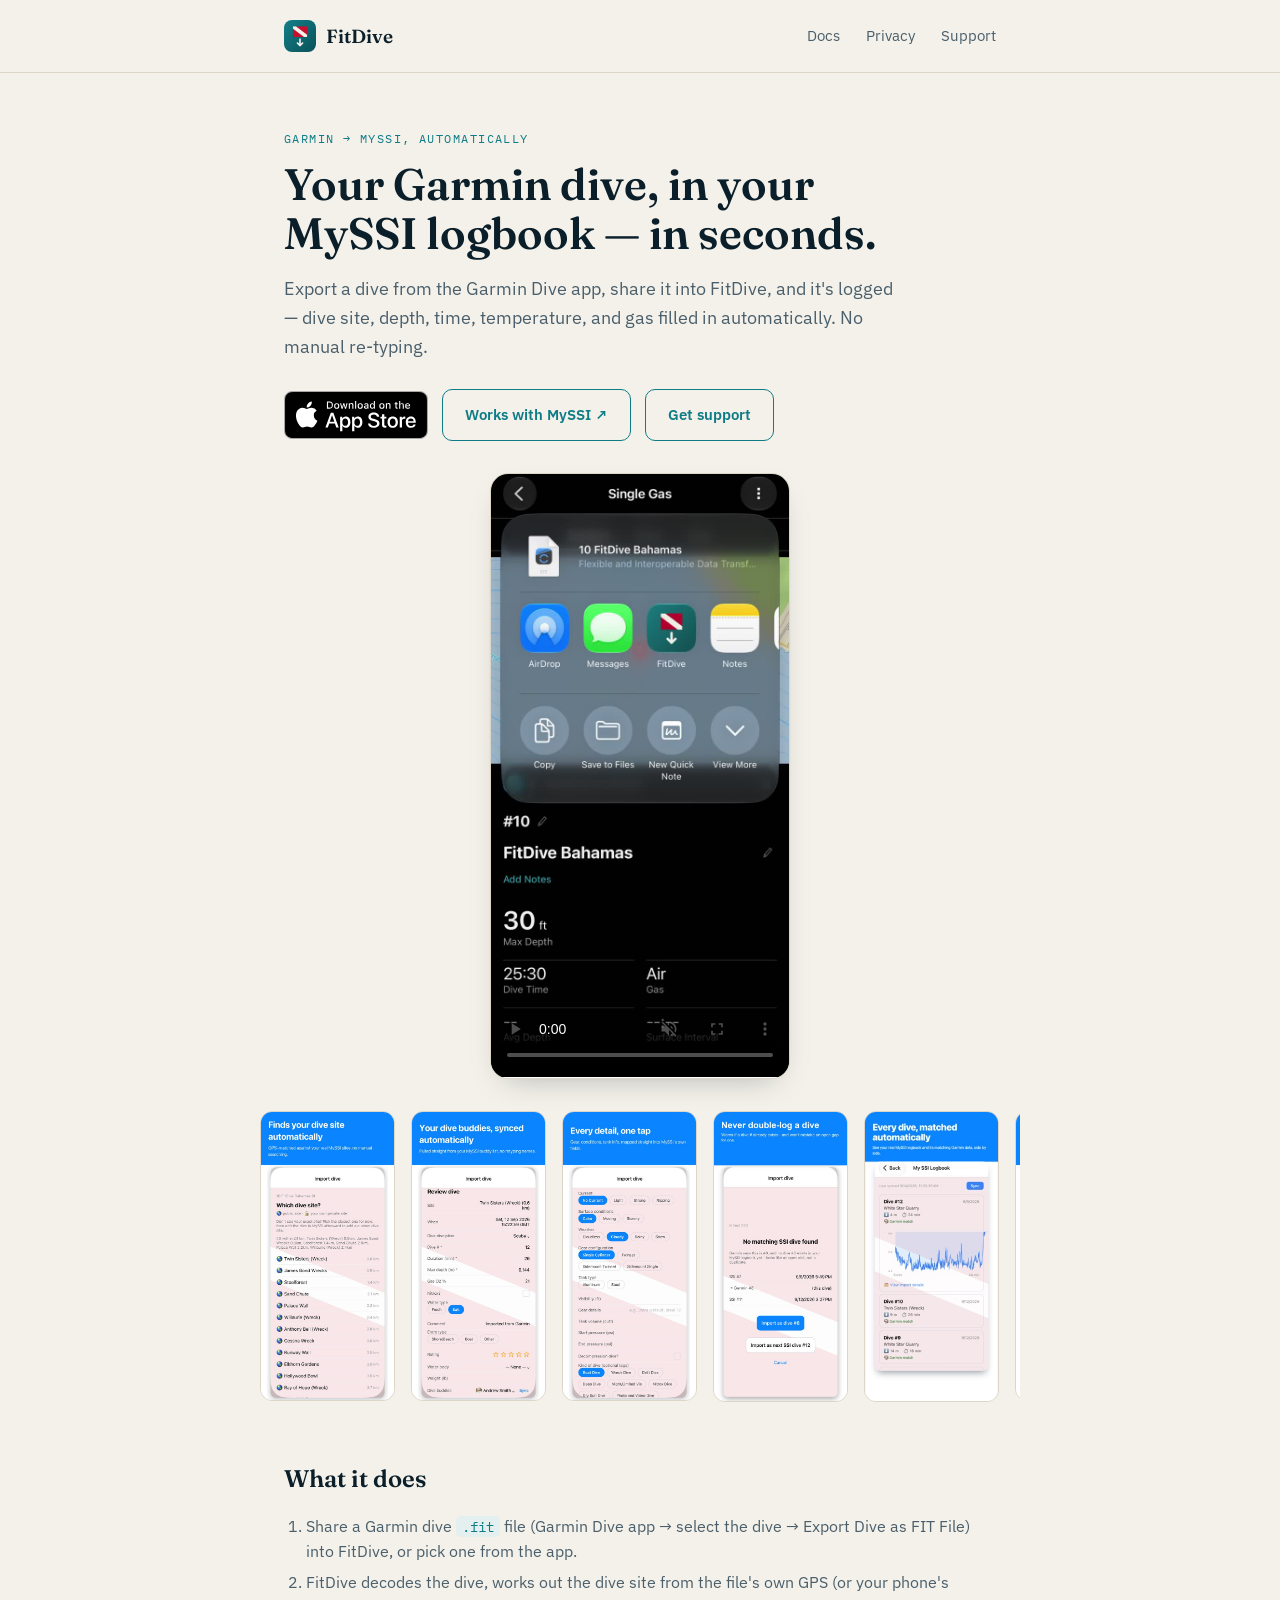
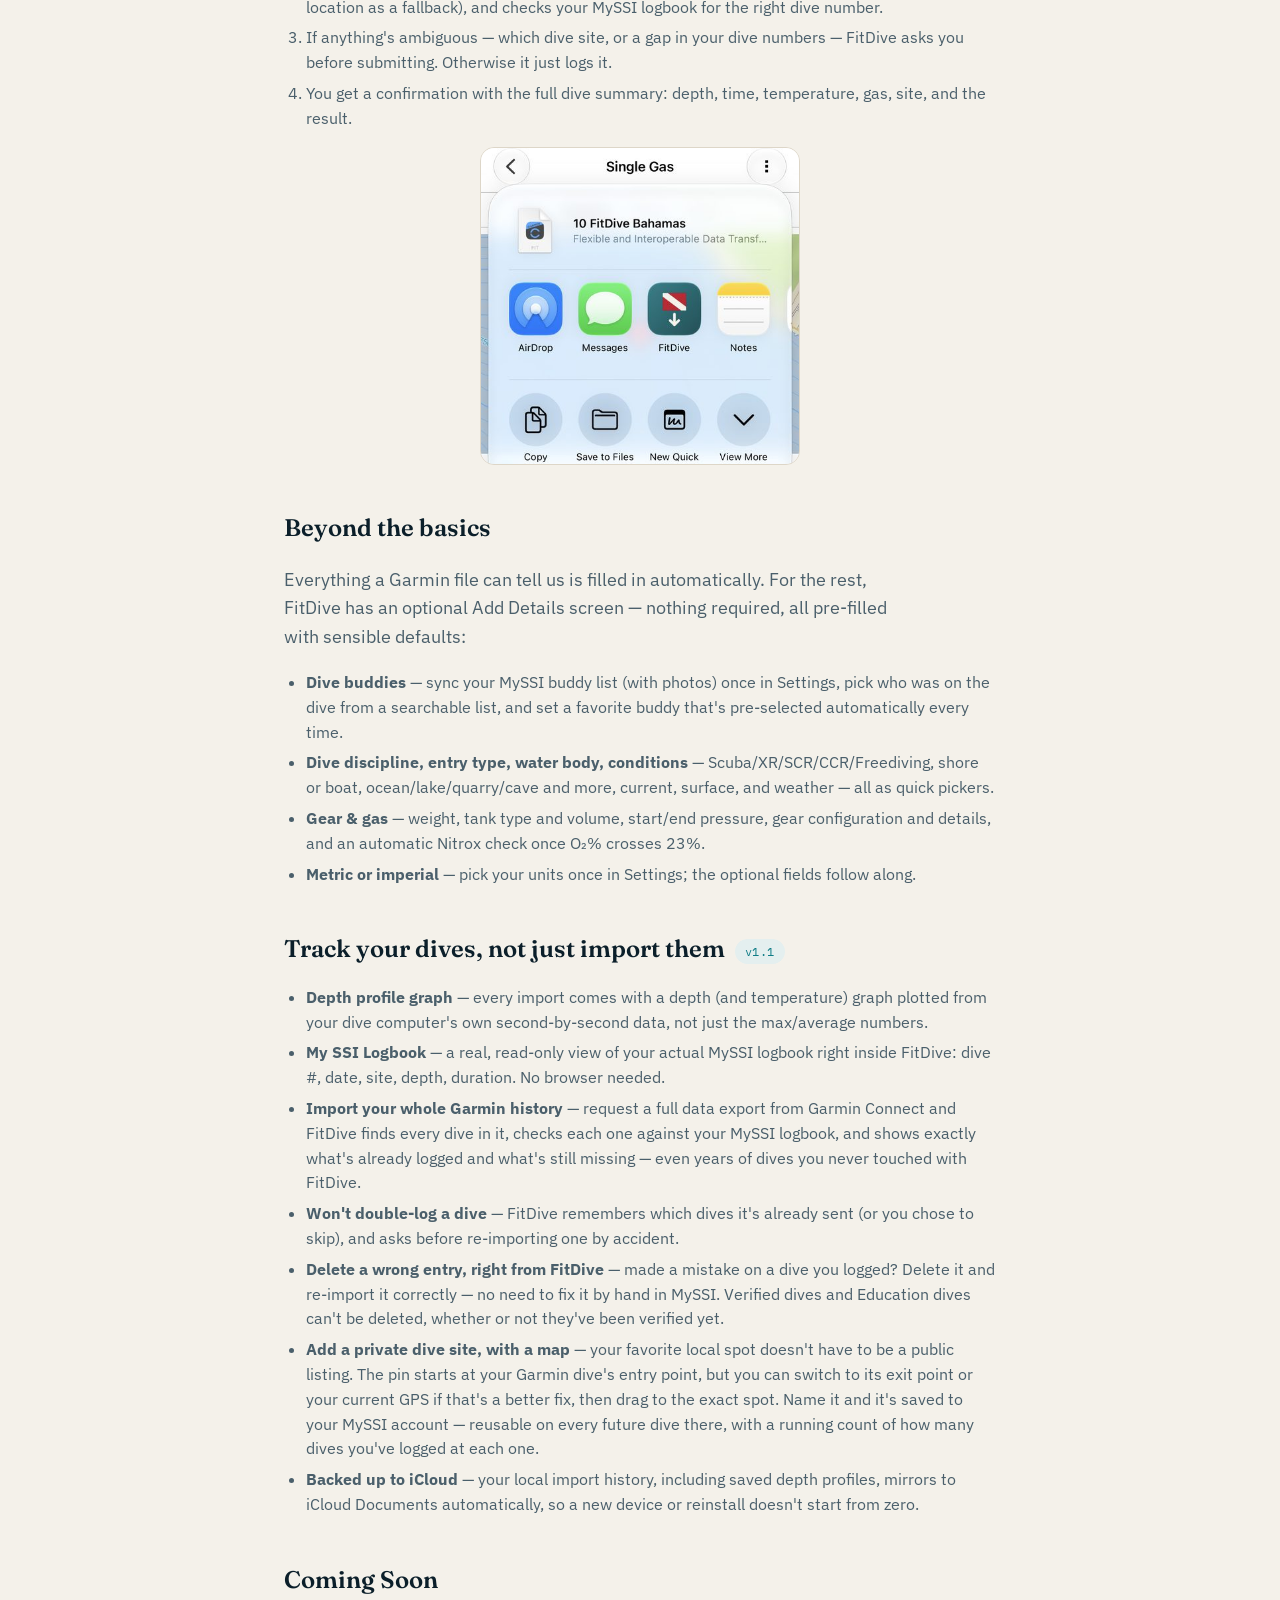
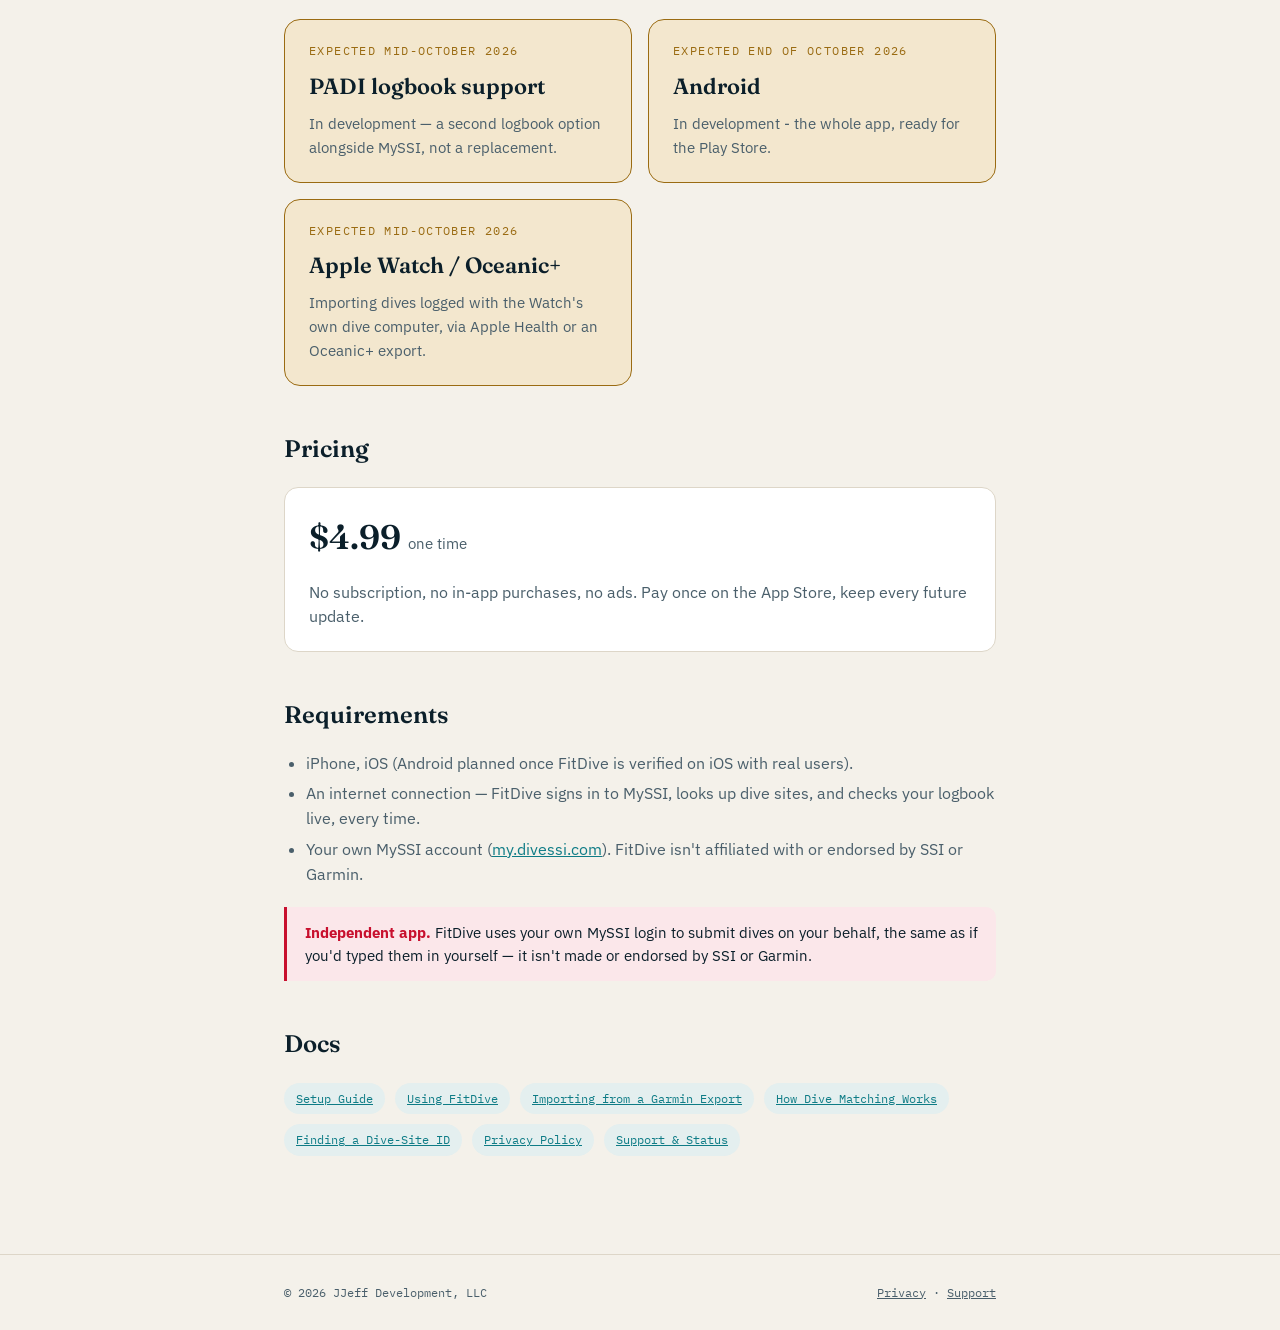
==== index.html @ 735b9df4 "Split site-finding out of dive-matching into its own page dive-matching.html was conflating two diff" ====
<!doctype html>
<html lang="en">
<head>
<meta charset="utf-8">
<meta name="viewport" content="width=device-width, initial-scale=1">
<title>FitDive — Garmin Descent dives to your MySSI logbook</title>
<meta name="description" content="Share a dive from your Garmin Descent dive computer into FitDive and it's in your MySSI logbook in seconds — dive site, depth, time, temperature, and gas filled in automatically. Fix a mistake, add a private dive site, and browse your real MySSI logbook, all without leaving the app.">
<link rel="canonical" href="https://fitdive.app/">
<meta property="og:type" content="website">
<meta property="og:site_name" content="FitDive">
<meta property="og:title" content="FitDive — Garmin dives → MySSI logbook">
<meta property="og:description" content="Share a Garmin dive .fit file into FitDive and it's in your MySSI logbook in seconds. Delete and re-import a mistake, add a private dive site with a map, and browse your real MySSI logbook — all from the app.">
<meta property="og:url" content="https://fitdive.app/">
<meta property="og:image" content="https://fitdive.app/assets/og-image.png">
<meta property="og:image:width" content="1200">
<meta property="og:image:height" content="630">
<meta name="twitter:card" content="summary_large_image">
<meta name="twitter:title" content="FitDive — Garmin dives → MySSI logbook">
<meta name="twitter:description" content="Share a Garmin dive .fit file into FitDive and it's in your MySSI logbook in seconds — plus delete, private dive sites, and your full logbook, all in the app.">
<meta name="twitter:image" content="https://fitdive.app/assets/og-image.png">
<link rel="icon" href="/assets/icon.png">
<link rel="stylesheet" href="https://fonts.googleapis.com/css2?family=Fraunces:opsz,wght@9..144,500;9..144,600&family=IBM+Plex+Sans:wght@400;500;600&family=IBM+Plex+Mono:wght@400;500&display=swap">
<link rel="stylesheet" href="/assets/style.css">
<script type="application/ld+json">
{
  "@context": "https://schema.org",
  "@type": "MobileApplication",
  "name": "FitDive",
  "url": "https://fitdive.app/",
  "operatingSystem": "iOS",
  "applicationCategory": "SportsApplication",
  "description": "FitDive reads a Garmin dive computer's .fit file and logs the dive straight into your MySSI e-logbook — dive site, depth, time, temperature, and gas filled in automatically. Also lets you delete and re-import a mistake, add a private dive site with a map, and browse your real MySSI logbook, all from the app.",
  "offers": {
    "@type": "Offer",
    "price": "4.99",
    "priceCurrency": "USD"
  },
  "publisher": {
    "@type": "Organization",
    "name": "JJeff Development, LLC"
  }
}
</script>
</head>
<body>

<header class="site">
  <div class="wrap">
    <a class="brand" href="/"><img src="/assets/icon.png" alt=""><span>FitDive</span></a>
    <nav class="site">
      <a href="/docs.html">Docs</a>
      <a href="/privacy.html">Privacy</a>
      <a href="/support.html">Support</a>
    </nav>
  </div>
</header>

<main>
  <div class="wrap">
    <p class="eyebrow">Garmin → MySSI, automatically</p>
    <h1>Your Garmin dive, in your MySSI logbook — in seconds.</h1>
    <p class="lede">Export a dive from the Garmin Dive app, share it into FitDive, and it's logged — dive site, depth, time, temperature, and gas filled in automatically. No manual re-typing.</p>

    <div class="cta-row">
      <a class="appstore-badge" href="https://apps.apple.com/app/id6811045891" target="_blank" rel="noopener" aria-label="Download FitDive on the App Store">
        <img src="/assets/appstore-badge-black.svg" alt="" class="badge-light">
        <img src="/assets/appstore-badge-white.svg" alt="" class="badge-dark">
      </a>
      <a class="btn secondary" href="https://www.divessi.com" target="_blank" rel="noopener">Works with MySSI ↗</a>
      <a class="btn secondary" href="/support.html">Get support</a>
    </div>

    <div class="demo-video">
      <div class="demo-video-frame">
        <video src="/assets/demo.mp4" poster="/assets/demo-poster.jpg" controls playsinline muted loop preload="metadata"></video>
      </div>
    </div>

    <div class="shots">
      <button type="button" class="shot" data-full="/assets/screenshots/location.png" aria-label="View larger screenshot">
        <img src="/assets/screenshots/location-web.jpg" alt="FitDive automatically finds your dive site from GPS, matched against your real MySSI sites">
      </button>
      <button type="button" class="shot" data-full="/assets/screenshots/buddy-sync.png" aria-label="View larger screenshot">
        <img src="/assets/screenshots/buddy-sync-web.jpg" alt="Dive buddies synced automatically from your MySSI buddy list, with photos">
      </button>
      <button type="button" class="shot" data-full="/assets/screenshots/add-details.png" aria-label="View larger screenshot">
        <img src="/assets/screenshots/add-details-web.jpg" alt="Gear, conditions, and tank info mapped straight into MySSI's own fields">
      </button>
      <button type="button" class="shot" data-full="/assets/screenshots/duplicate-check.png" aria-label="View larger screenshot">
        <img src="/assets/screenshots/duplicate-check-web.jpg" alt="FitDive warns before a duplicate dive number, and tells a real gap from one">
      </button>
      <button type="button" class="shot" data-full="/assets/screenshots/ssi-logbook.png" aria-label="View larger screenshot">
        <img src="/assets/screenshots/ssi-logbook-web.jpg" alt="My SSI Logbook - your real MySSI logbook inside FitDive, with a depth profile chart for every matched Garmin dive">
      </button>
      <button type="button" class="shot" data-full="/assets/screenshots/import-log.png" aria-label="View larger screenshot">
        <img src="/assets/screenshots/import-log-web.jpg" alt="A full on-device record of every import FitDive has made">
      </button>
      <button type="button" class="shot" data-full="/assets/screenshots/settings-buddies.png" aria-label="View larger screenshot">
        <img src="/assets/screenshots/settings-buddies-web.jpg" alt="Sync your buddy list and pick your units once in Settings">
      </button>
      <button type="button" class="shot" data-full="/assets/screenshots/settings-privacy.png" aria-label="View larger screenshot">
        <img src="/assets/screenshots/settings-privacy-web.jpg" alt="Your MySSI credentials stay on your device, stored in the iOS Keychain">
      </button>
    </div>

    <h2>What it does</h2>
    <ol>
      <li>Share a Garmin dive <code>.fit</code> file (Garmin Dive app → select the dive → Export Dive as FIT File) into FitDive, or pick one from the app.</li>
      <li>FitDive decodes the dive, works out the dive site from the file's own GPS (or your phone's location as a fallback), and checks your MySSI logbook for the right dive number.</li>
      <li>If anything's ambiguous — which dive site, or a gap in your dive numbers — FitDive asks you before submitting. Otherwise it just logs it.</li>
      <li>You get a confirmation with the full dive summary: depth, time, temperature, gas, site, and the result.</li>
    </ol>

    <button type="button" class="shot inline-shot" data-full="/assets/screenshots/garmin-share.png" aria-label="View larger screenshot">
      <img src="/assets/screenshots/garmin-share-web.jpg" alt="Sharing a dive from the Garmin Dive app's share sheet, with FitDive as one of the options">
    </button>

    <h2>Beyond the basics</h2>
    <p class="lede">Everything a Garmin file can tell us is filled in automatically. For the rest, FitDive has an optional Add Details screen — nothing required, all pre-filled with sensible defaults:</p>
    <ul>
      <li><b>Dive buddies</b> — sync your MySSI buddy list (with photos) once in Settings, pick who was on the dive from a searchable list, and set a favorite buddy that's pre-selected automatically every time.</li>
      <li><b>Dive discipline, entry type, water body, conditions</b> — Scuba/XR/SCR/CCR/Freediving, shore or boat, ocean/lake/quarry/cave and more, current, surface, and weather — all as quick pickers.</li>
      <li><b>Gear &amp; gas</b> — weight, tank type and volume, start/end pressure, gear configuration and details, and an automatic Nitrox check once O₂% crosses 23%.</li>
      <li><b>Metric or imperial</b> — pick your units once in Settings; the optional fields follow along.</li>
    </ul>

    <h2>Track your dives, not just import them<span class="version-tag">v1.1</span></h2>
    <ul>
      <li><b>Depth profile graph</b> — every import comes with a depth (and temperature) graph plotted from your dive computer's own second-by-second data, not just the max/average numbers.</li>
      <li><b>My SSI Logbook</b> — a real, read-only view of your actual MySSI logbook right inside FitDive: dive #, date, site, depth, duration. No browser needed.</li>
      <li><b>Import your whole Garmin history</b> — request a full data export from Garmin Connect and FitDive finds every dive in it, checks each one against your MySSI logbook, and shows exactly what's already logged and what's still missing — even years of dives you never touched with FitDive.</li>
      <li><b>Won't double-log a dive</b> — FitDive remembers which dives it's already sent (or you chose to skip), and asks before re-importing one by accident.</li>
      <li><b>Delete a wrong entry, right from FitDive</b> — made a mistake on a dive you logged? Delete it and re-import it correctly — no need to fix it by hand in MySSI. Verified dives and Education dives can't be deleted, whether or not they've been verified yet.</li>
      <li><b>Add a private dive site, with a map</b> — your favorite local spot doesn't have to be a public listing. The pin starts at your Garmin dive's entry point, but you can switch to its exit point or your current GPS if that's a better fix, then drag to the exact spot. Name it and it's saved to your MySSI account — reusable on every future dive there, with a running count of how many dives you've logged at each one.</li>
      <li><b>Backed up to iCloud</b> — your local import history, including saved depth profiles, mirrors to iCloud Documents automatically, so a new device or reinstall doesn't start from zero.</li>
    </ul>

    <h2>Coming Soon</h2>
    <div class="coming-soon-grid">
      <div class="coming-soon-card">
        <p class="coming-soon-label">Expected mid-October 2026</p>
        <h3>PADI logbook support</h3>
        <p>In development — a second logbook option alongside MySSI, not a replacement.</p>
      </div>
      <div class="coming-soon-card">
        <p class="coming-soon-label">Expected end of October 2026</p>
        <h3>Android</h3>
        <p>In development - the whole app, ready for the Play Store.</p>
      </div>
      <div class="coming-soon-card">
        <p class="coming-soon-label">Expected mid-October 2026</p>
        <h3>Apple Watch / Oceanic+</h3>
        <p>Importing dives logged with the Watch's own dive computer, via Apple Health or an Oceanic+ export.</p>
      </div>
    </div>

    <h2>Pricing</h2>
    <div class="card">
      <div class="price">$4.99 <span>one time</span></div>
      <p>No subscription, no in-app purchases, no ads. Pay once on the App Store, keep every future update.</p>
    </div>

    <h2>Requirements</h2>
    <ul>
      <li>iPhone, iOS (Android planned once FitDive is verified on iOS with real users).</li>
      <li>An internet connection — FitDive signs in to MySSI, looks up dive sites, and checks your logbook live, every time.</li>
      <li>Your own MySSI account (<a href="https://my.divessi.com" target="_blank" rel="noopener">my.divessi.com</a>). FitDive isn't affiliated with or endorsed by SSI or Garmin.</li>
    </ul>

    <div class="note warn">
      <b>Independent app.</b> FitDive uses your own MySSI login to submit dives on your behalf, the same as if you'd typed them in yourself — it isn't made or endorsed by SSI or Garmin.
    </div>

    <h2>Docs</h2>
    <div class="pill-row">
      <a class="pill" href="/setup.html">Setup Guide</a>
      <a class="pill" href="/using.html">Using FitDive</a>
      <a class="pill" href="/garmin-import.html">Importing from a Garmin Export</a>
      <a class="pill" href="/dive-matching.html">How Dive Matching Works</a>
      <a class="pill" href="/find-dive-site.html">Finding a Dive-Site ID</a>
      <a class="pill" href="/privacy.html">Privacy Policy</a>
      <a class="pill" href="/support.html">Support &amp; Status</a>
    </div>
  </div>
</main>

<footer class="site">
  <div class="wrap">
    <span>© 2026 JJeff Development, LLC</span>
    <span><a href="/privacy.html">Privacy</a> · <a href="/support.html">Support</a></span>
  </div>
</footer>

<div class="lightbox" id="lightbox" hidden>
  <button type="button" class="lightbox-close" id="lightboxClose" aria-label="Close">&times;</button>
  <img id="lightboxImg" src="" alt="">
</div>
<script>
(function(){
  var lightbox = document.getElementById('lightbox');
  var lightboxImg = document.getElementById('lightboxImg');
  var closeBtn = document.getElementById('lightboxClose');

  function open(src, alt){
    lightboxImg.src = src;
    lightboxImg.alt = alt || '';
    lightbox.hidden = false;
    document.body.style.overflow = 'hidden';
  }
  function close(){
    lightbox.hidden = true;
    lightboxImg.src = '';
    document.body.style.overflow = '';
  }
  document.querySelectorAll('.shot[data-full]').forEach(function(btn){
    btn.addEventListener('click', function(){
      var img = btn.querySelector('img');
      open(btn.getAttribute('data-full'), img ? img.alt : '');
    });
  });
  closeBtn.addEventListener('click', close);
  lightbox.addEventListener('click', function(e){
    if (e.target === lightbox) close();
  });
  document.addEventListener('keydown', function(e){
    if (e.key === 'Escape' && !lightbox.hidden) close();
  });
})();
</script>

</body>
</html>
---- assets/style.css ----
:root{
  --ink:#0B1F2A;
  --ink-soft:#4A5F6B;
  --paper:#F4F1EA;
  --paper-raised:#FFFFFF;
  --line:#DDD6C8;
  --teal:#0E7C86;
  --teal-soft:#E4EFEF;
  --gold:#9A6B12;
  --gold-soft:#F3E7CE;
  --flag-red:#C8102E;
  --flag-red-soft:#FBE7EA;
}
@media (prefers-color-scheme: dark){
  :root{
    --ink:#EDEFEF; --ink-soft:#A9B7BD; --paper:#0F1A1E; --paper-raised:#16242A;
    --line:#26363C; --teal:#4FC2CC; --teal-soft:#132B2D;
    --gold:#E0B255; --gold-soft:#2E2513; --flag-red:#E85B6E; --flag-red-soft:#2E1418;
  }
}
*{box-sizing:border-box;}
html{scroll-behavior:smooth;}
body{
  margin:0;
  background:var(--paper);
  color:var(--ink);
  font-family:"IBM Plex Sans",system-ui,sans-serif;
  line-height:1.6;
}
img{max-width:100%;}
.wrap{max-width:760px;margin:0 auto;padding:0 24px;}

header.site{border-bottom:1px solid var(--line);padding:20px 0;}
header.site .wrap{display:flex;align-items:center;justify-content:space-between;}
.brand{display:flex;align-items:center;gap:10px;text-decoration:none;color:var(--ink);}
.brand img{width:32px;height:32px;border-radius:8px;display:block;}
.brand span{font-family:"Fraunces",Georgia,serif;font-weight:600;font-size:19px;}
nav.site a{color:var(--ink-soft);text-decoration:none;font-size:14.5px;margin-left:22px;}
nav.site a:hover{color:var(--teal);}

main{padding:56px 0 90px;}
.eyebrow{font-family:"IBM Plex Mono",monospace;font-size:12px;letter-spacing:.12em;text-transform:uppercase;color:var(--teal);margin:0 0 12px;}
h1{font-family:"Fraunces",Georgia,serif;font-weight:600;font-size:clamp(30px,5vw,44px);margin:0 0 16px;text-wrap:balance;line-height:1.1;}
h2{font-family:"Fraunces",Georgia,serif;font-weight:600;font-size:24px;margin:44px 0 14px;}
h3{font-size:16px;font-weight:600;margin:22px 0 8px;}
p{color:var(--ink);}
main p, main li{color:var(--ink-soft);font-size:15.5px;}
main strong{color:var(--ink);}
.lede{font-size:18px;color:var(--ink-soft);max-width:56ch;}
a{color:var(--teal);}
ul,ol{padding-left:22px;}
li{margin-bottom:6px;}

.demo-video{margin:32px 0 8px;display:flex;justify-content:center;}
.demo-video-frame{width:100%;max-width:300px;border-radius:18px;overflow:hidden;border:1px solid var(--line);background:var(--paper-raised);box-shadow:0 12px 32px -16px rgba(11,31,42,.35);}
.demo-video-frame video{display:block;width:100%;}

.shots{
  display:flex;gap:16px;overflow-x:auto;margin:28px -24px 0;padding:4px 24px 14px;
  scroll-snap-type:x mandatory;-webkit-overflow-scrolling:touch;
  scrollbar-width:thin;scrollbar-color:var(--line) transparent;
}
.shots::-webkit-scrollbar{height:8px;}
.shots::-webkit-scrollbar-track{background:transparent;}
.shots::-webkit-scrollbar-thumb{background:var(--line);border-radius:999px;}
.shots::-webkit-scrollbar-thumb:hover{background:var(--ink-soft);}
.shots .shot{flex:0 0 auto;scroll-snap-align:start;}
.shots .shot img{width:135px;}

.shot{border:none;background:none;padding:0;cursor:zoom-in;display:block;}
.shot img{display:block;height:auto;border-radius:12px;border:1px solid var(--line);background:var(--paper-raised);}

.inline-shot{margin:6px auto 8px;}
.inline-shot img{width:100%;max-width:320px;border-radius:14px;border:1px solid var(--line);}

.lightbox{position:fixed;inset:0;background:rgba(11,31,42,.88);display:flex;align-items:center;justify-content:center;padding:32px;z-index:100;cursor:zoom-out;}
.lightbox[hidden]{display:none;}
.lightbox img{max-width:100%;max-height:100%;border-radius:14px;box-shadow:0 20px 60px -20px rgba(0,0,0,.6);}
.lightbox-close{position:fixed;top:20px;right:24px;background:none;border:none;color:#fff;font-size:32px;line-height:1;cursor:pointer;padding:8px;}

.pill-row{display:flex;flex-wrap:wrap;gap:10px;margin:20px 0 8px;}
.pill{font-family:"IBM Plex Mono",monospace;font-size:12px;background:var(--teal-soft);color:var(--teal);padding:6px 12px;border-radius:999px;}

h2 .version-tag{display:inline-block;vertical-align:middle;margin-left:10px;font-family:"IBM Plex Mono",monospace;font-size:12px;font-weight:400;letter-spacing:.04em;background:var(--teal-soft);color:var(--teal);padding:3px 10px;border-radius:999px;}

.card{background:var(--paper-raised);border:1px solid var(--line);border-radius:14px;padding:22px 24px;margin:18px 0;}
.card h3{margin-top:0;}
.card p:last-child{margin-bottom:0;}

.coming-soon-grid{display:grid;grid-template-columns:1fr 1fr;gap:16px;margin:20px 0;}
.coming-soon-card{background:var(--gold-soft);border:1px solid var(--gold);border-radius:16px;padding:22px 24px;}
.coming-soon-label{font-family:"IBM Plex Mono",monospace;font-size:11.5px;letter-spacing:.12em;text-transform:uppercase;color:var(--gold);margin:0 0 8px;}
.coming-soon-card h3{font-family:"Fraunces",Georgia,serif;font-weight:600;font-size:22px;margin:0 0 8px;color:var(--ink);}
.coming-soon-card p:last-child{margin:0;font-size:15px;}
@media (max-width:600px){.coming-soon-grid{grid-template-columns:1fr;}}

.status-card{padding:16px 20px;}
.status-line{margin:0;font-family:"IBM Plex Mono",monospace;font-size:14px;color:var(--ink-soft);}
.status-card.status-ok{border-color:var(--teal);background:var(--teal-soft);}
.status-card.status-ok .status-line{color:var(--teal);}
.status-card.status-warn{border-color:var(--flag-red);background:var(--flag-red-soft);}
.status-card.status-warn .status-line{color:var(--flag-red);}

.price{font-family:"Fraunces",Georgia,serif;font-weight:600;font-size:34px;color:var(--ink);}
.price span{font-family:"IBM Plex Sans",sans-serif;font-size:15px;color:var(--ink-soft);font-weight:400;}

.cta-row{display:flex;gap:14px;flex-wrap:wrap;margin:28px 0;}
.btn{display:inline-block;background:var(--teal);color:#fff;text-decoration:none;font-weight:600;font-size:15px;padding:13px 22px;border-radius:10px;}
.btn.secondary{background:transparent;color:var(--teal);border:1px solid var(--teal);}
.appstore-badge{display:inline-flex;align-items:center;}
.appstore-badge img{height:48px;width:auto;display:block;}
.appstore-badge .badge-dark{display:none;}
@media (prefers-color-scheme: dark){
  .appstore-badge .badge-light{display:none;}
  .appstore-badge .badge-dark{display:block;}
}

.note{border-left:3px solid var(--gold);background:var(--gold-soft);border-radius:0 10px 10px 0;padding:14px 18px;font-size:14.5px;margin:20px 0;}
.note b{color:var(--gold);}
.note.warn{border-left-color:var(--flag-red);background:var(--flag-red-soft);}
.note.warn b{color:var(--flag-red);}

code{font-family:"IBM Plex Mono",monospace;font-size:.92em;background:var(--teal-soft);color:var(--teal);padding:1px 6px;border-radius:5px;}

footer.site{border-top:1px solid var(--line);padding:28px 0;font-family:"IBM Plex Mono",monospace;font-size:12px;color:var(--ink-soft);}
footer.site .wrap{display:flex;justify-content:space-between;flex-wrap:wrap;gap:10px;}
footer.site a{color:var(--ink-soft);}

.doc-list{display:flex;flex-direction:column;gap:12px;margin:16px 0 8px;}
.doc-card{display:block;background:var(--paper-raised);border:1px solid var(--line);border-radius:14px;padding:18px 20px;text-decoration:none;}
.doc-card:hover{border-color:var(--teal);}
.doc-card h3{margin:0 0 4px;color:var(--ink);font-family:"Fraunces",Georgia,serif;font-weight:600;font-size:18px;}
.doc-card p{margin:0;font-size:14px;}

.shot-placeholder{border:1px dashed var(--line);border-radius:12px;padding:36px 20px;text-align:center;color:var(--ink-soft);font-size:13px;font-family:"IBM Plex Mono",monospace;background:var(--paper-raised);margin:20px 0;}
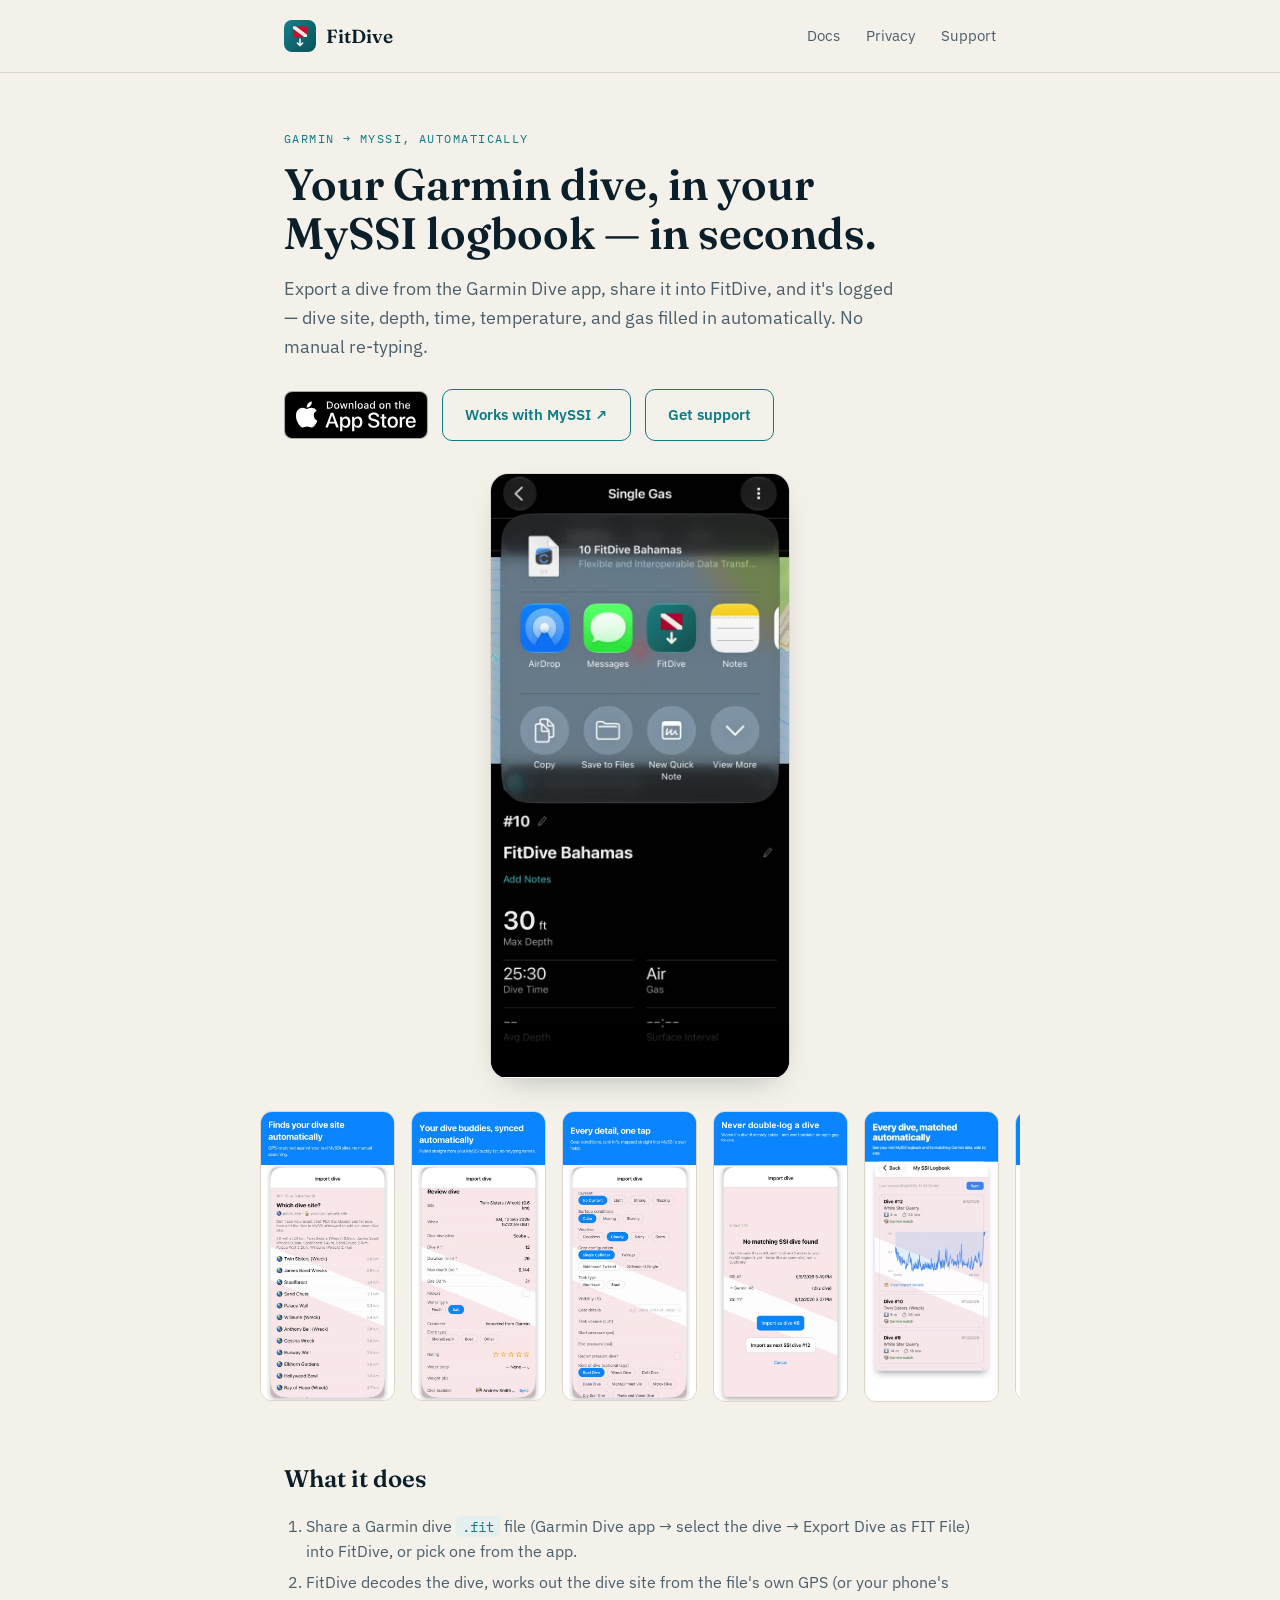
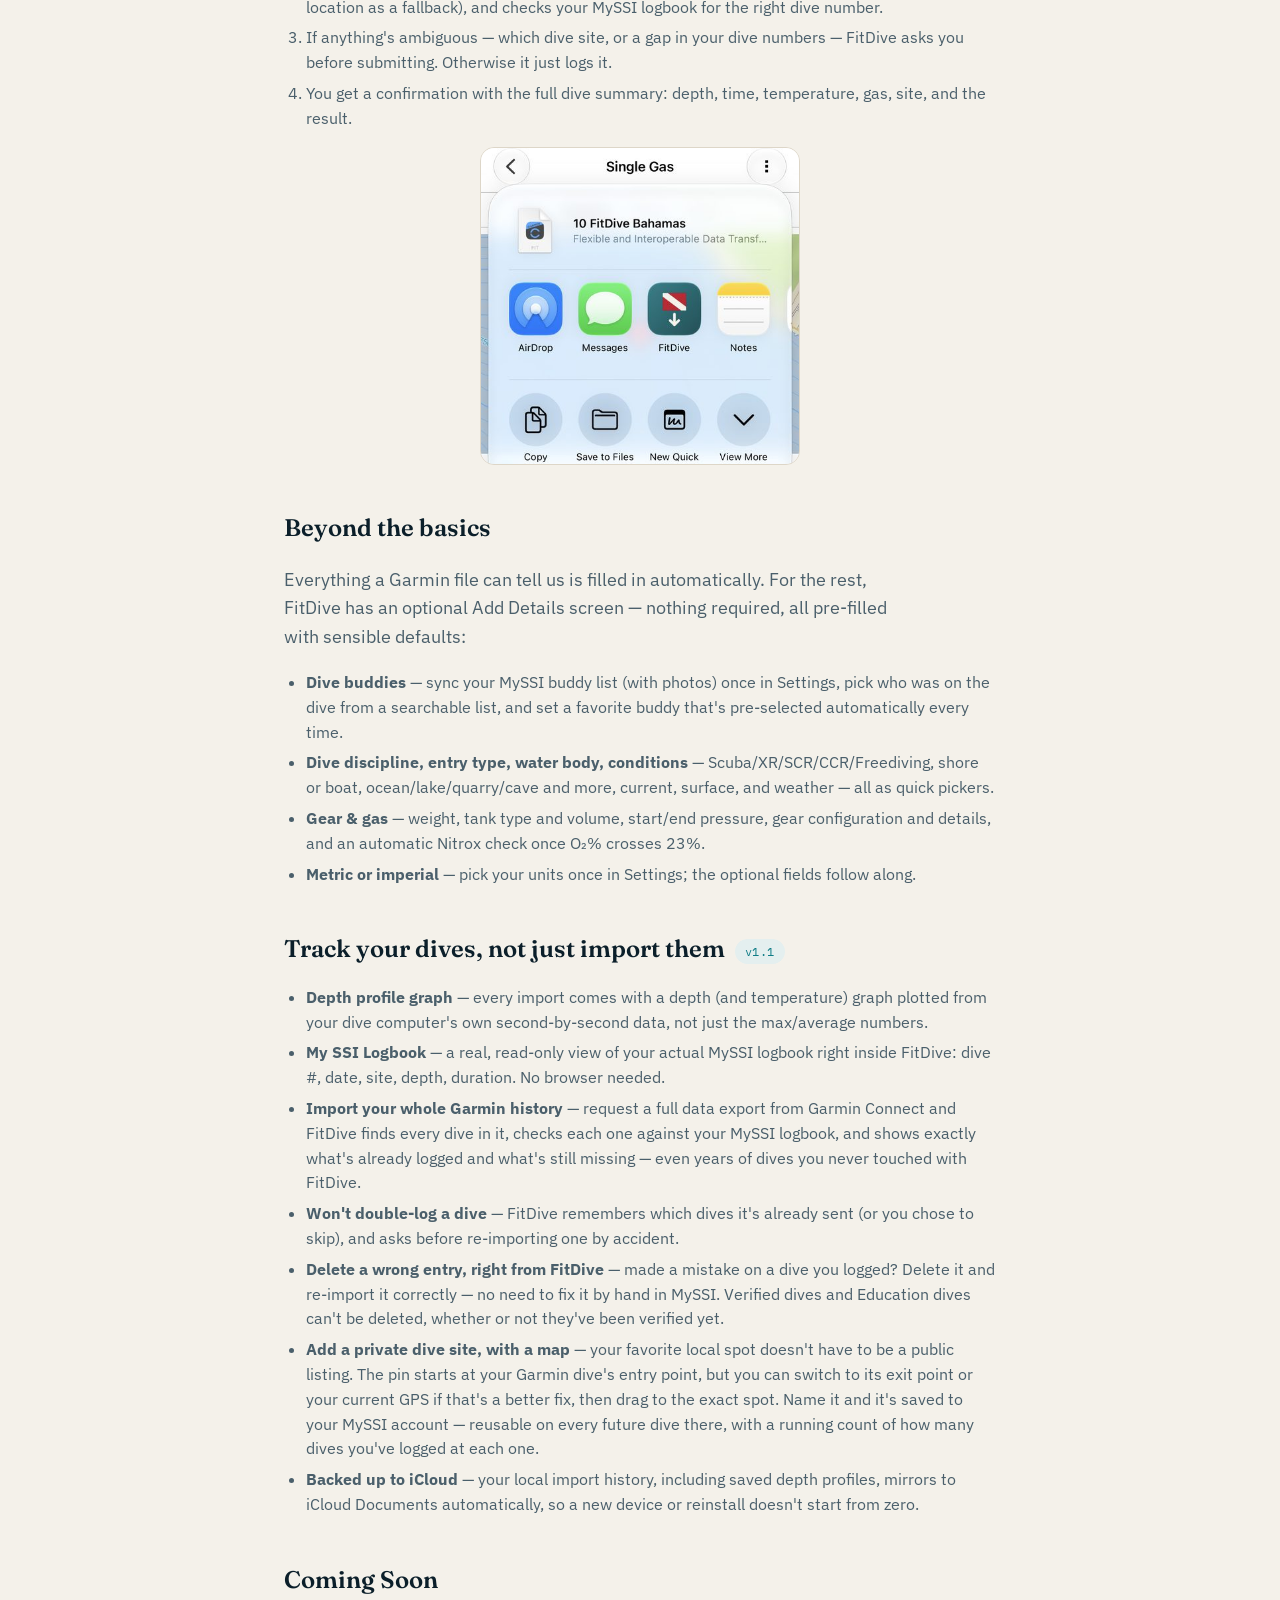
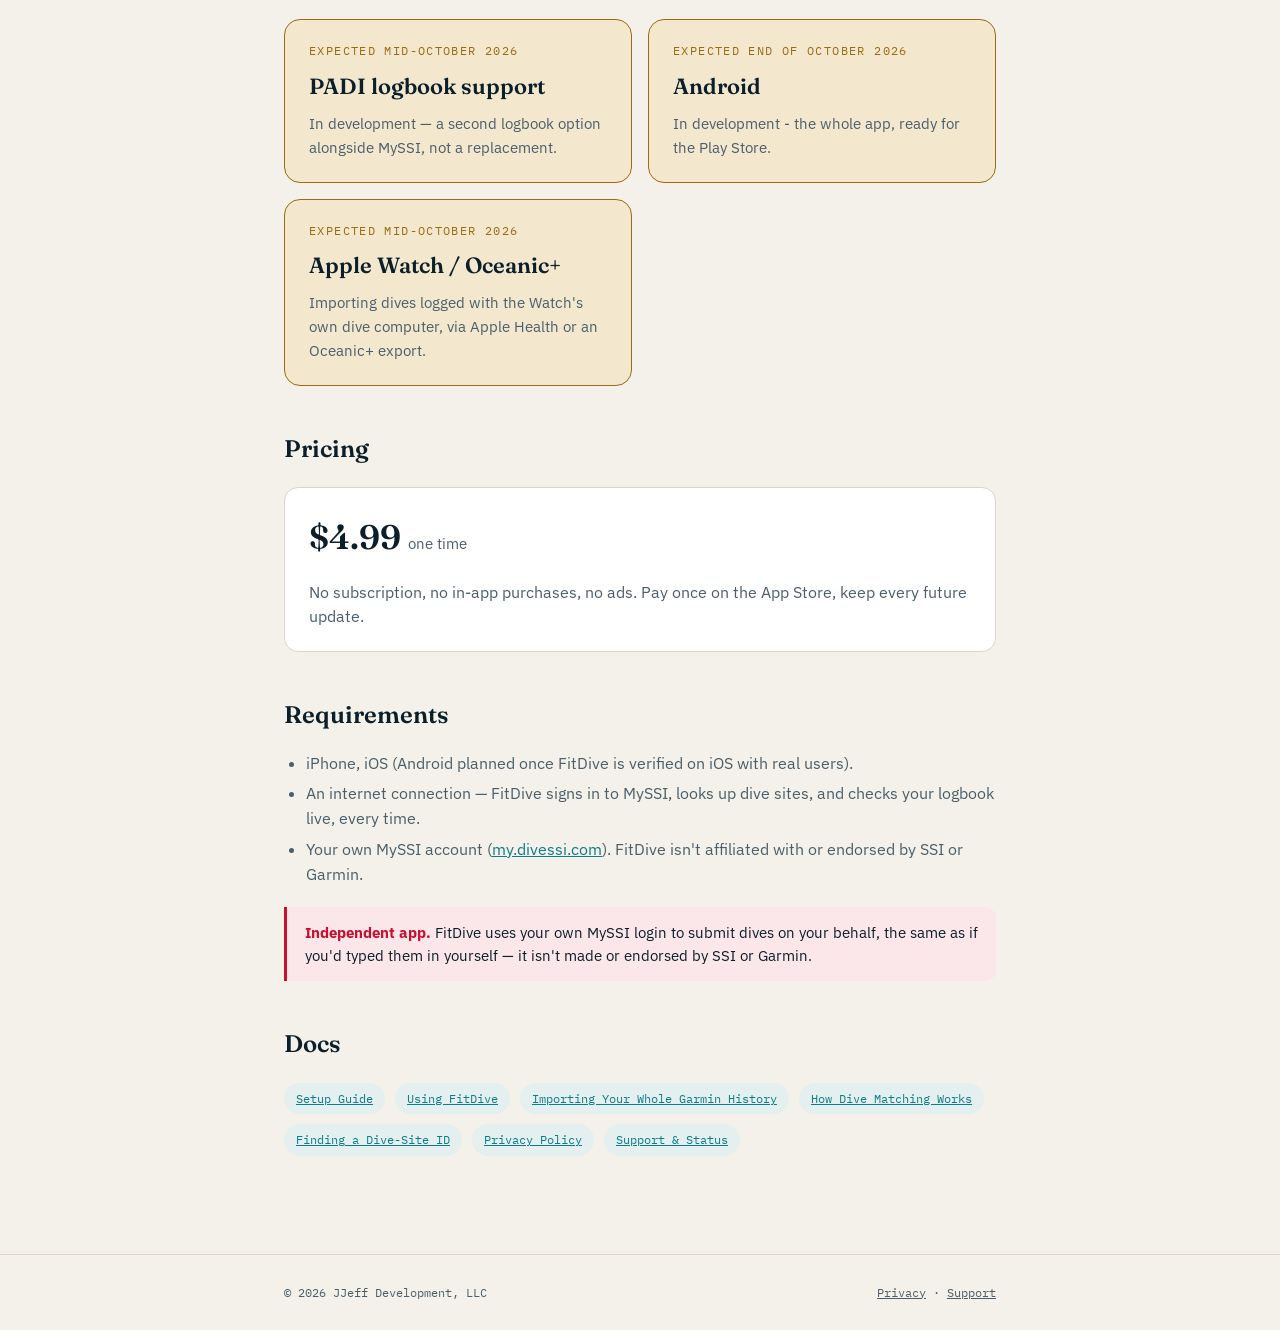
==== commit e44578b4: "Move site-finding back into using.html, narrow garmin-import to history garmin-import.html now cover" ====
--- a/index.html
+++ b/index.html
@@ -175,7 +175,7 @@
     <div class="pill-row">
       <a class="pill" href="/setup.html">Setup Guide</a>
       <a class="pill" href="/using.html">Using FitDive</a>
-      <a class="pill" href="/garmin-import.html">Importing from a Garmin Export</a>
+      <a class="pill" href="/garmin-import.html">Importing Your Whole Garmin History</a>
       <a class="pill" href="/dive-matching.html">How Dive Matching Works</a>
       <a class="pill" href="/find-dive-site.html">Finding a Dive-Site ID</a>
       <a class="pill" href="/privacy.html">Privacy Policy</a>
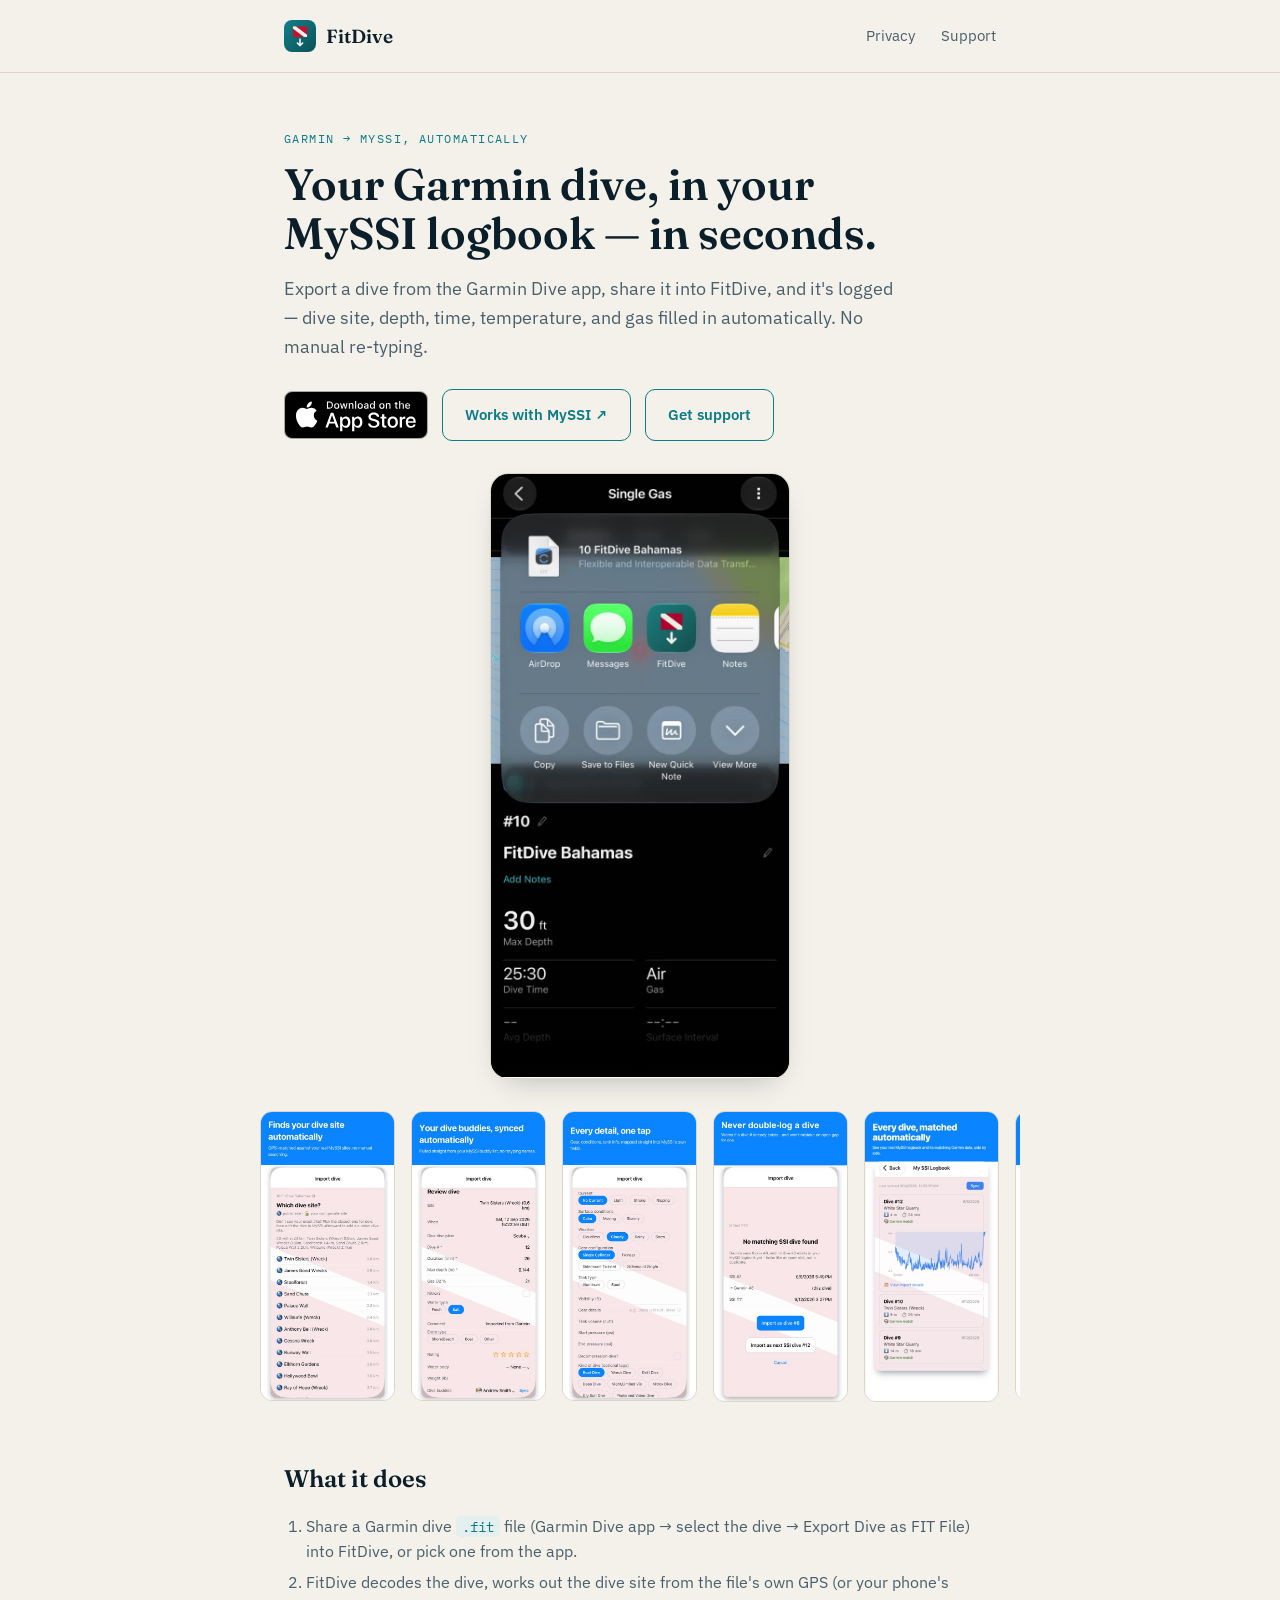
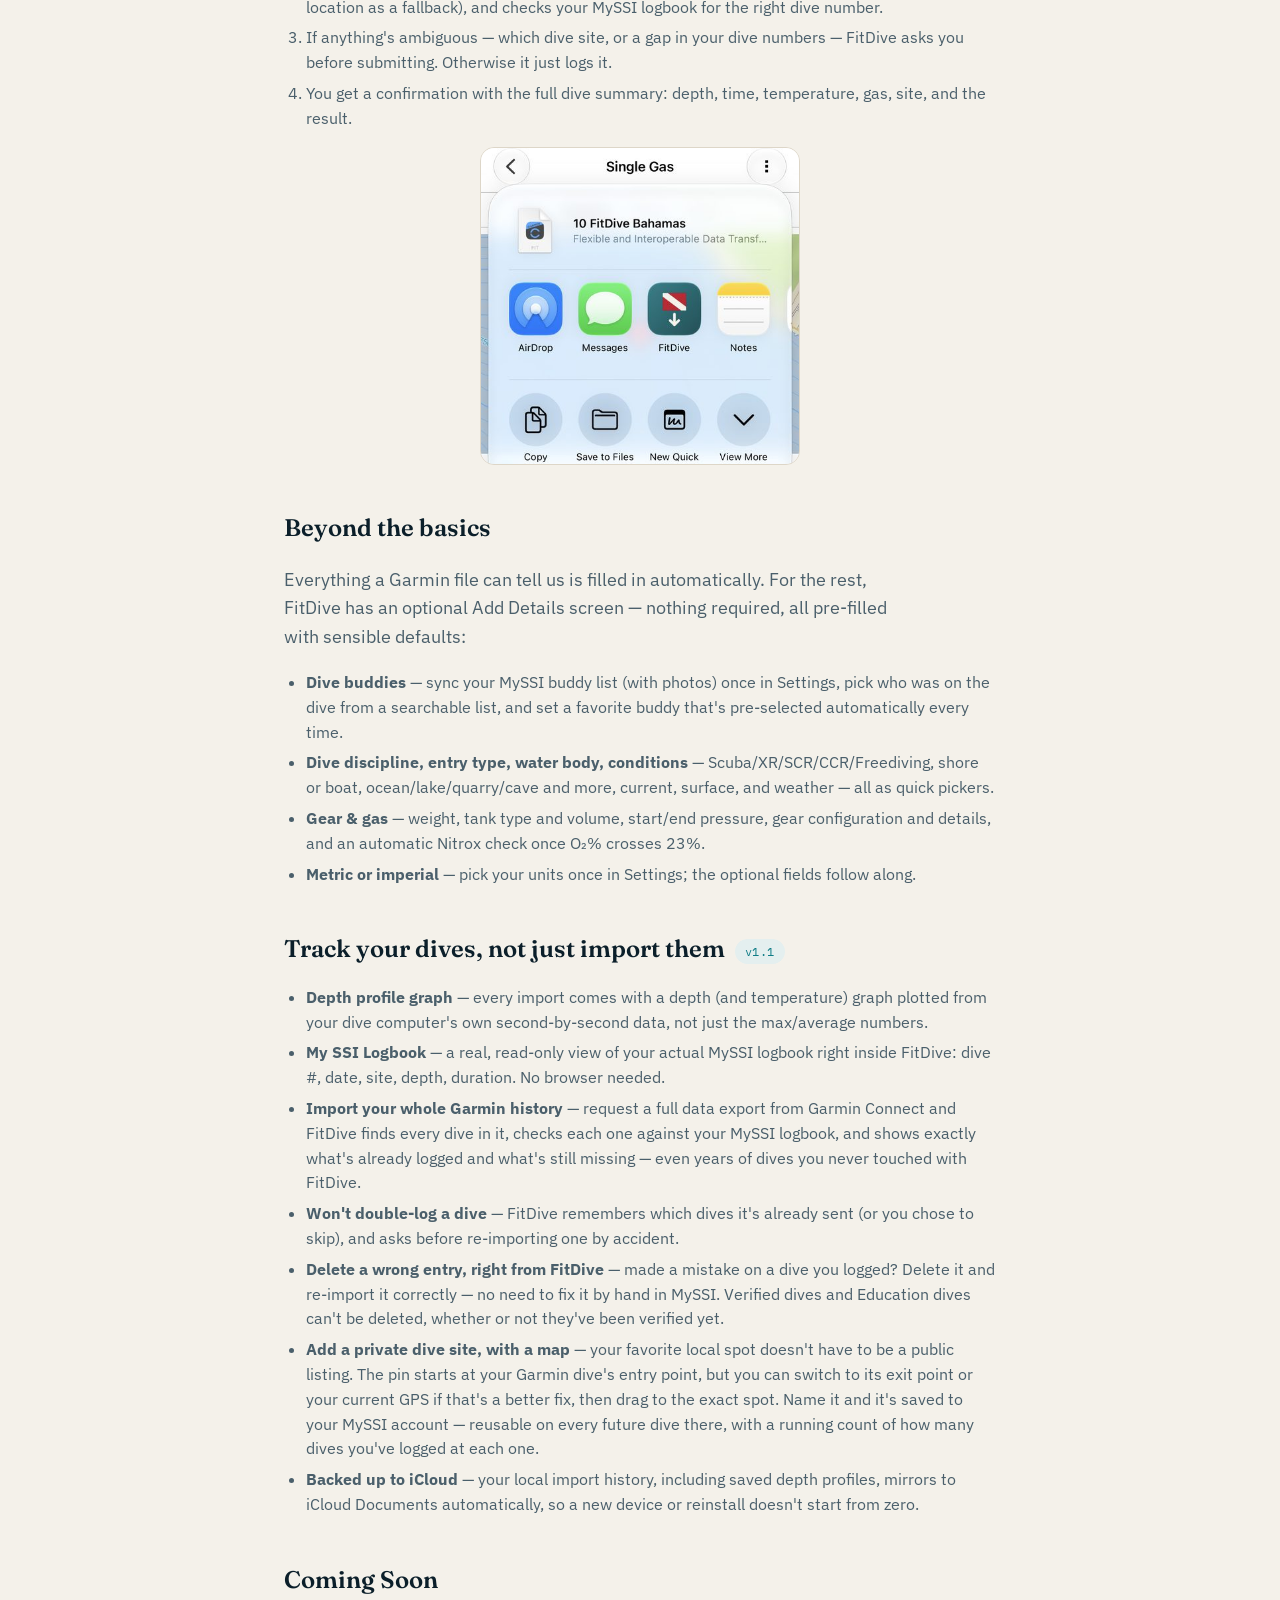
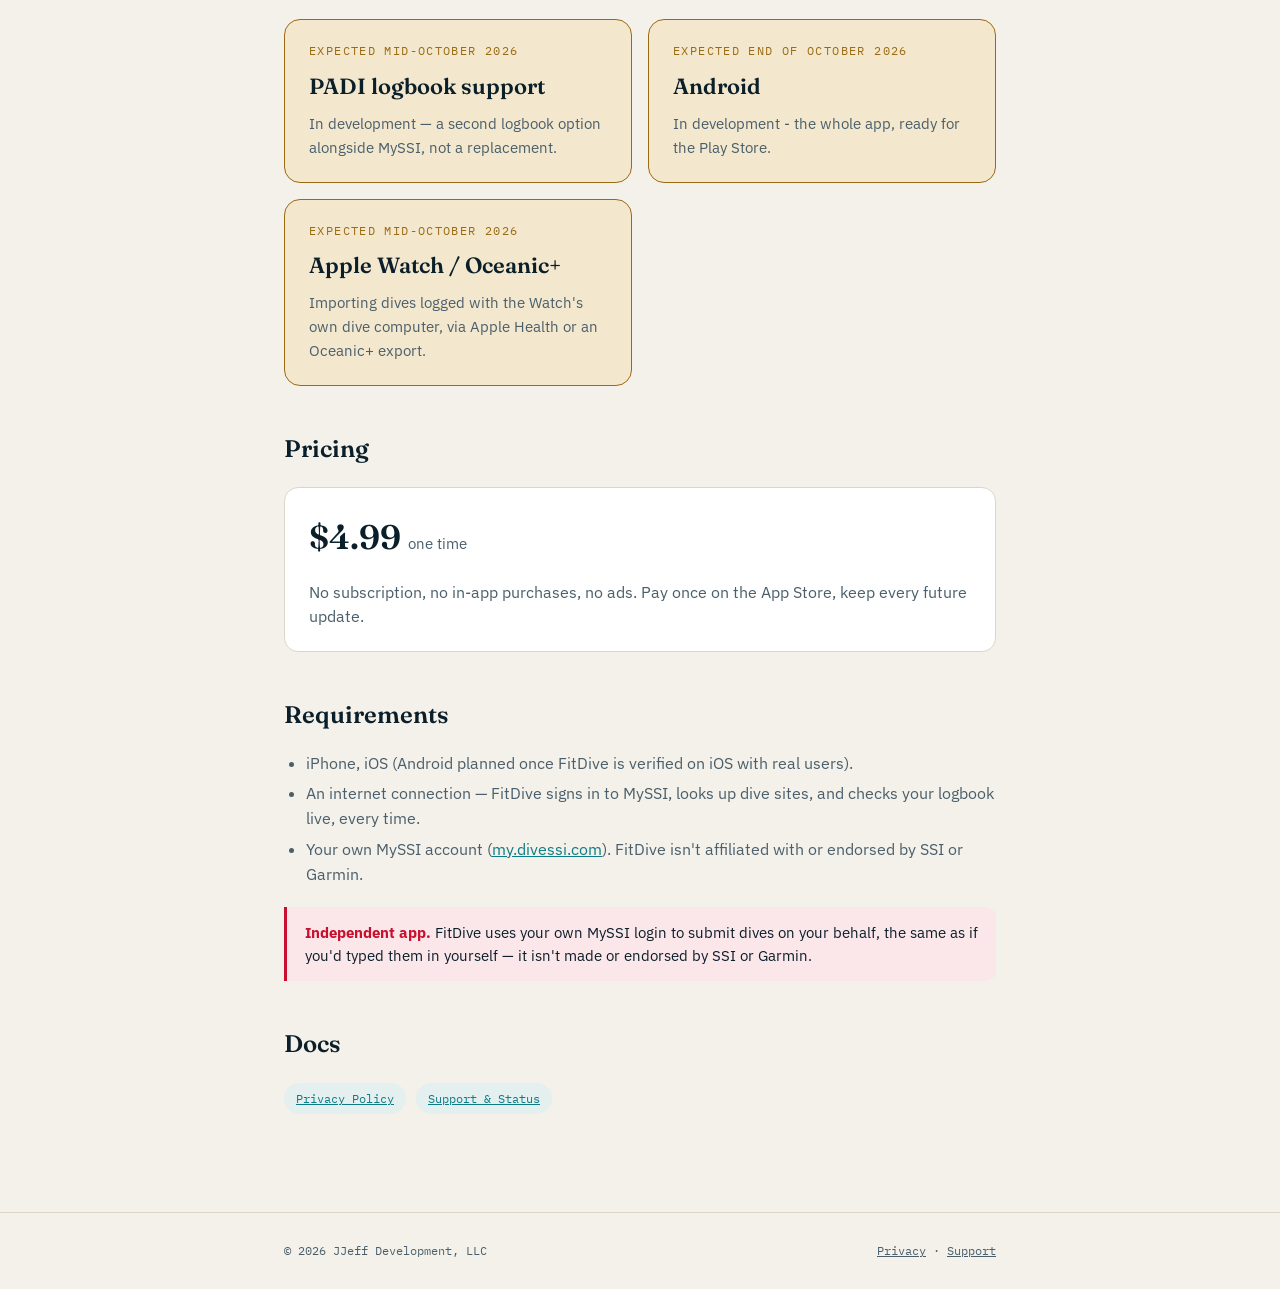
==== commit 074a0417: "SEO fixes for the live site: trim oversized description, add og:image dims The meta/og description h" ====
--- a/index.html
+++ b/index.html
@@ -4,12 +4,12 @@
 <meta charset="utf-8">
 <meta name="viewport" content="width=device-width, initial-scale=1">
 <title>FitDive — Garmin Descent dives to your MySSI logbook</title>
-<meta name="description" content="Share a dive from your Garmin Descent dive computer into FitDive and it's in your MySSI logbook in seconds — dive site, depth, time, temperature, and gas filled in automatically. Fix a mistake, add a private dive site, and browse your real MySSI logbook, all without leaving the app.">
+<meta name="description" content="Share a Garmin dive into FitDive and it's in your MySSI logbook in seconds — site, depth, time, and gas filled in automatically. Plus delete, private sites, and more.">
 <link rel="canonical" href="https://fitdive.app/">
 <meta property="og:type" content="website">
 <meta property="og:site_name" content="FitDive">
 <meta property="og:title" content="FitDive — Garmin dives → MySSI logbook">
-<meta property="og:description" content="Share a Garmin dive .fit file into FitDive and it's in your MySSI logbook in seconds. Delete and re-import a mistake, add a private dive site with a map, and browse your real MySSI logbook — all from the app.">
+<meta property="og:description" content="Share a Garmin dive .fit file into FitDive and it's in your MySSI logbook in seconds. Delete a mistake, add a private dive site, and browse your real MySSI logbook — all in the app.">
 <meta property="og:url" content="https://fitdive.app/">
 <meta property="og:image" content="https://fitdive.app/assets/og-image.png">
 <meta property="og:image:width" content="1200">
@@ -48,7 +48,6 @@
   <div class="wrap">
     <a class="brand" href="/"><img src="/assets/icon.png" alt=""><span>FitDive</span></a>
     <nav class="site">
-      <a href="/docs.html">Docs</a>
       <a href="/privacy.html">Privacy</a>
       <a href="/support.html">Support</a>
     </nav>
@@ -173,11 +172,6 @@
 
     <h2>Docs</h2>
     <div class="pill-row">
-      <a class="pill" href="/setup.html">Setup Guide</a>
-      <a class="pill" href="/using.html">Using FitDive</a>
-      <a class="pill" href="/garmin-import.html">Importing Your Whole Garmin History</a>
-      <a class="pill" href="/dive-matching.html">How Dive Matching Works</a>
-      <a class="pill" href="/find-dive-site.html">Finding a Dive-Site ID</a>
       <a class="pill" href="/privacy.html">Privacy Policy</a>
       <a class="pill" href="/support.html">Support &amp; Status</a>
     </div>
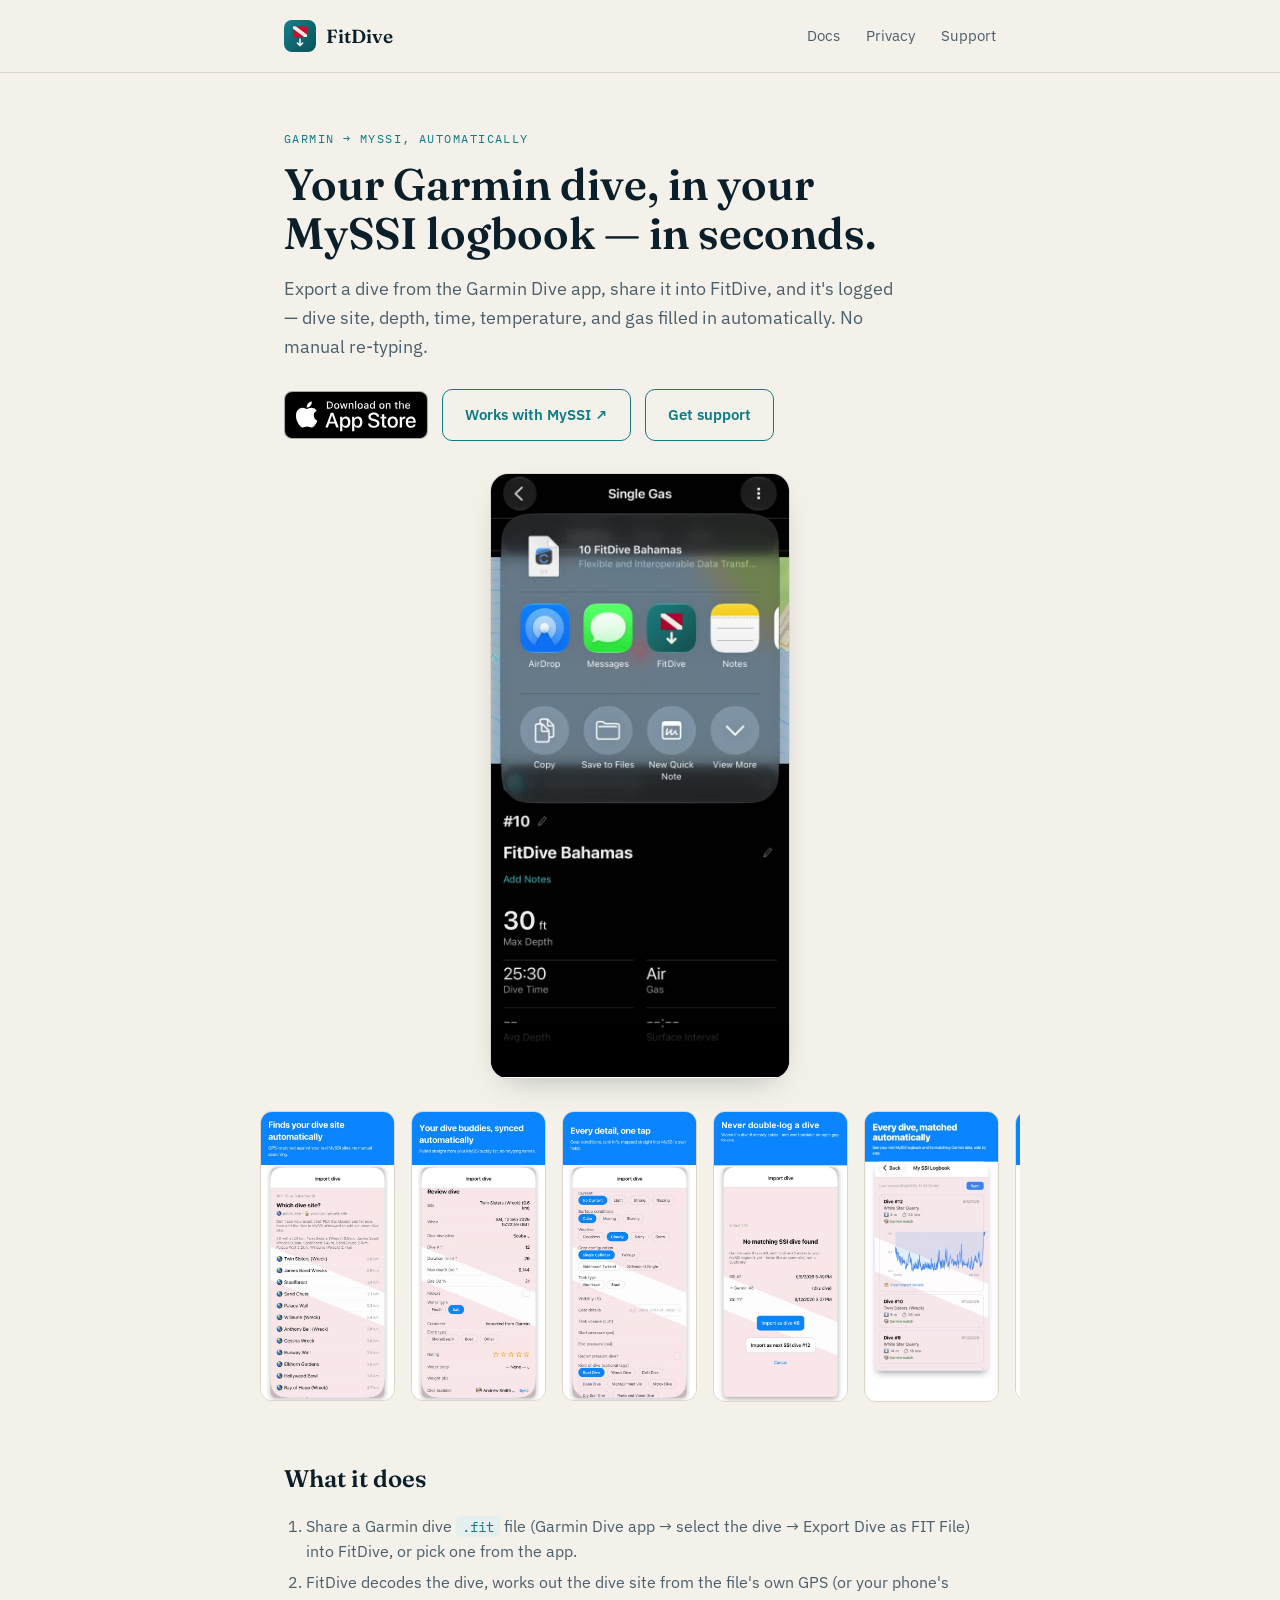
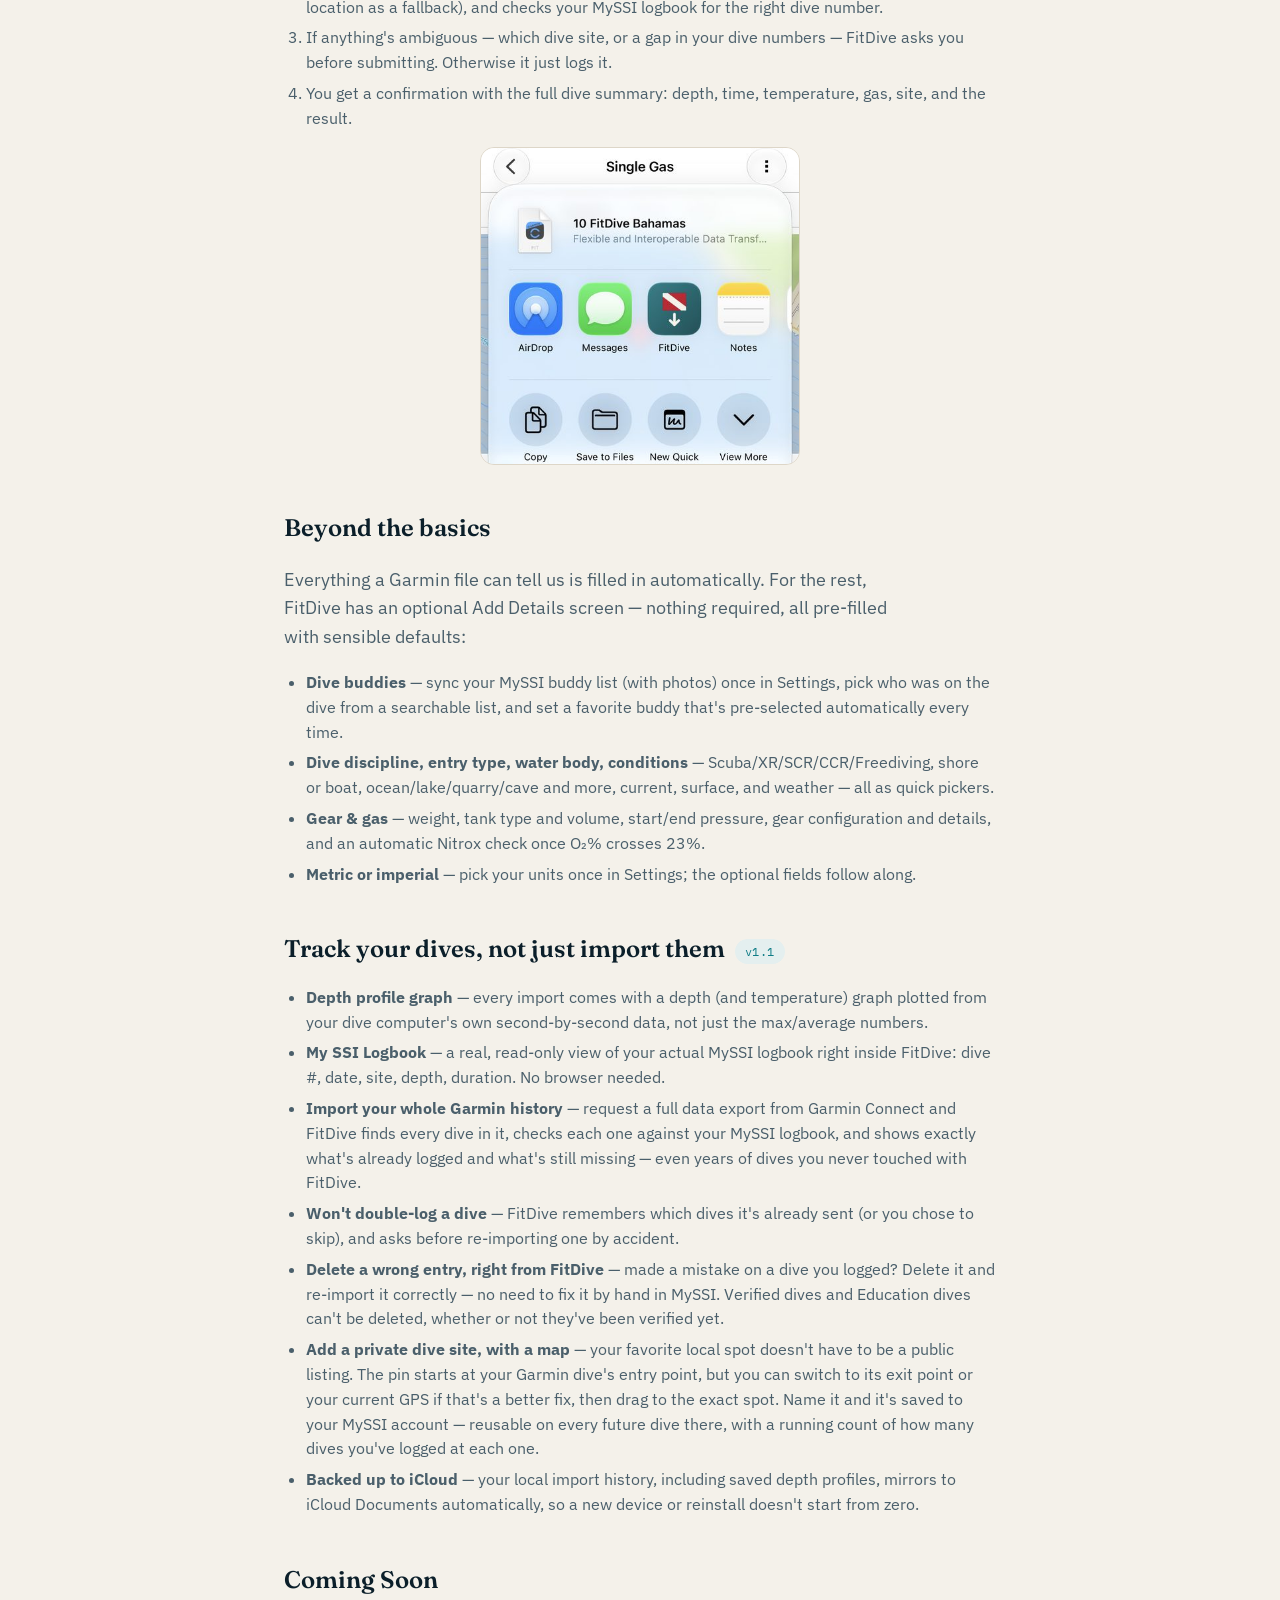
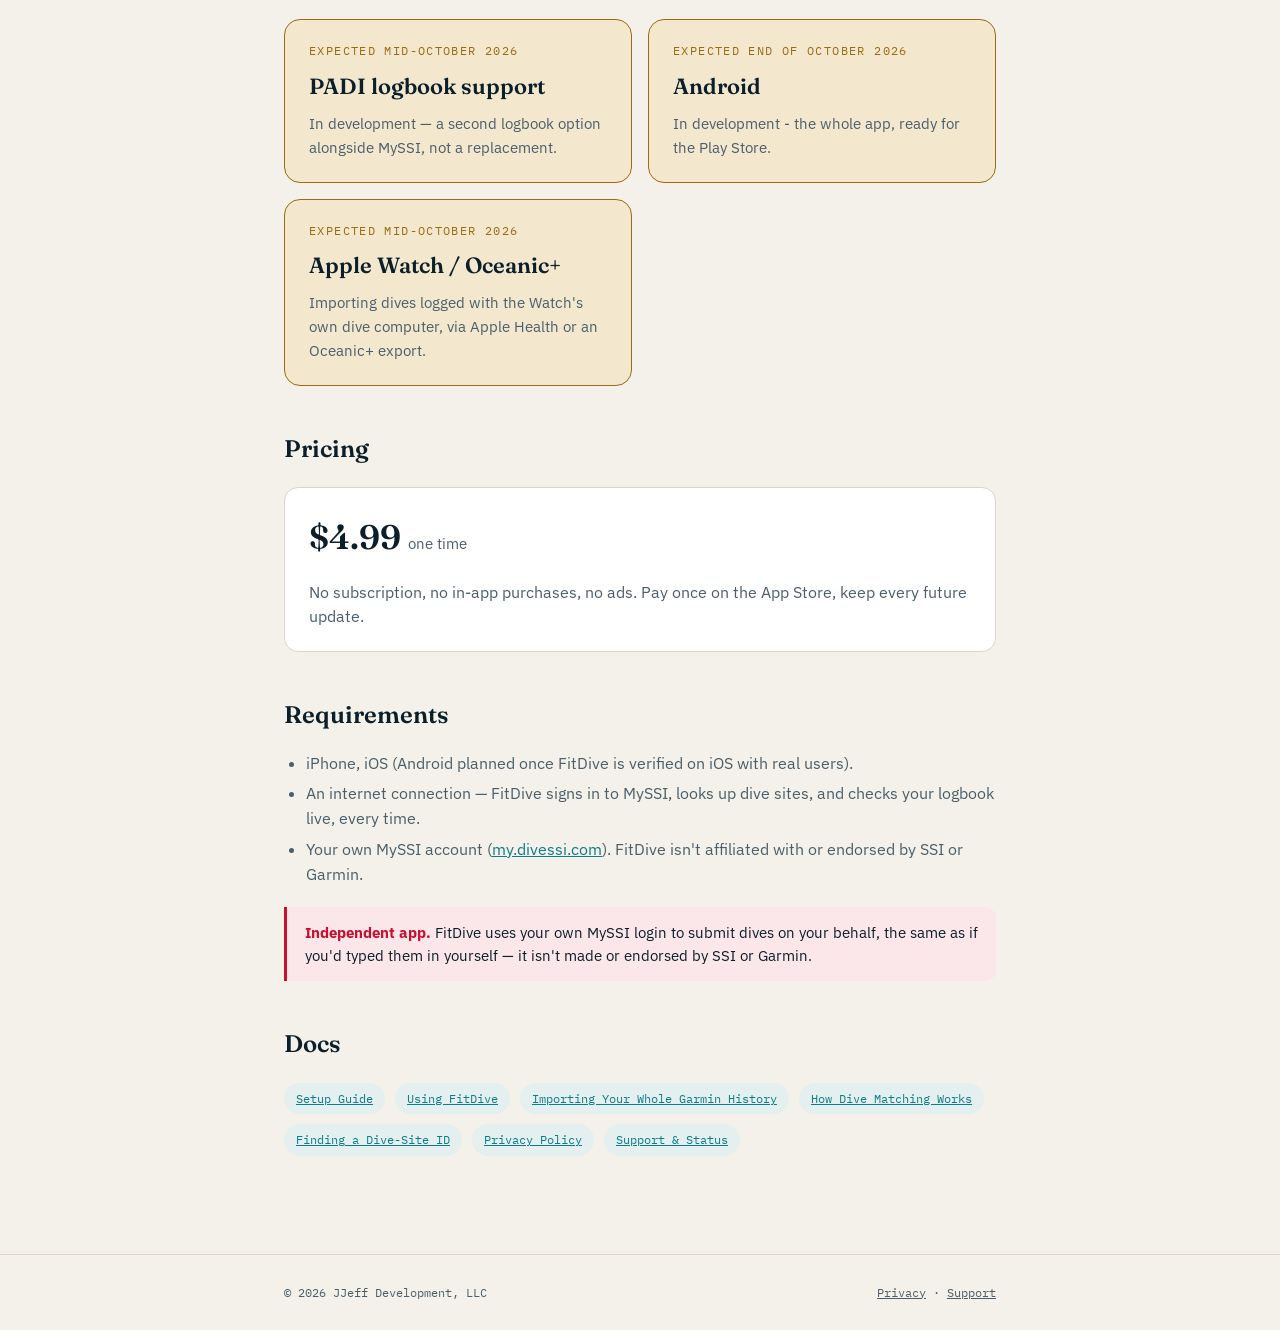
==== commit 691359a2: "Merge branch 'docs-dive-matching' into main Adds a real docs section: docs.html (table of contents)," ====
--- a/index.html
+++ b/index.html
@@ -48,6 +48,7 @@
   <div class="wrap">
     <a class="brand" href="/"><img src="/assets/icon.png" alt=""><span>FitDive</span></a>
     <nav class="site">
+      <a href="/docs.html">Docs</a>
       <a href="/privacy.html">Privacy</a>
       <a href="/support.html">Support</a>
     </nav>
@@ -172,6 +173,11 @@
 
     <h2>Docs</h2>
     <div class="pill-row">
+      <a class="pill" href="/setup.html">Setup Guide</a>
+      <a class="pill" href="/using.html">Using FitDive</a>
+      <a class="pill" href="/garmin-import.html">Importing Your Whole Garmin History</a>
+      <a class="pill" href="/dive-matching.html">How Dive Matching Works</a>
+      <a class="pill" href="/find-dive-site.html">Finding a Dive-Site ID</a>
       <a class="pill" href="/privacy.html">Privacy Policy</a>
       <a class="pill" href="/support.html">Support &amp; Status</a>
     </div>
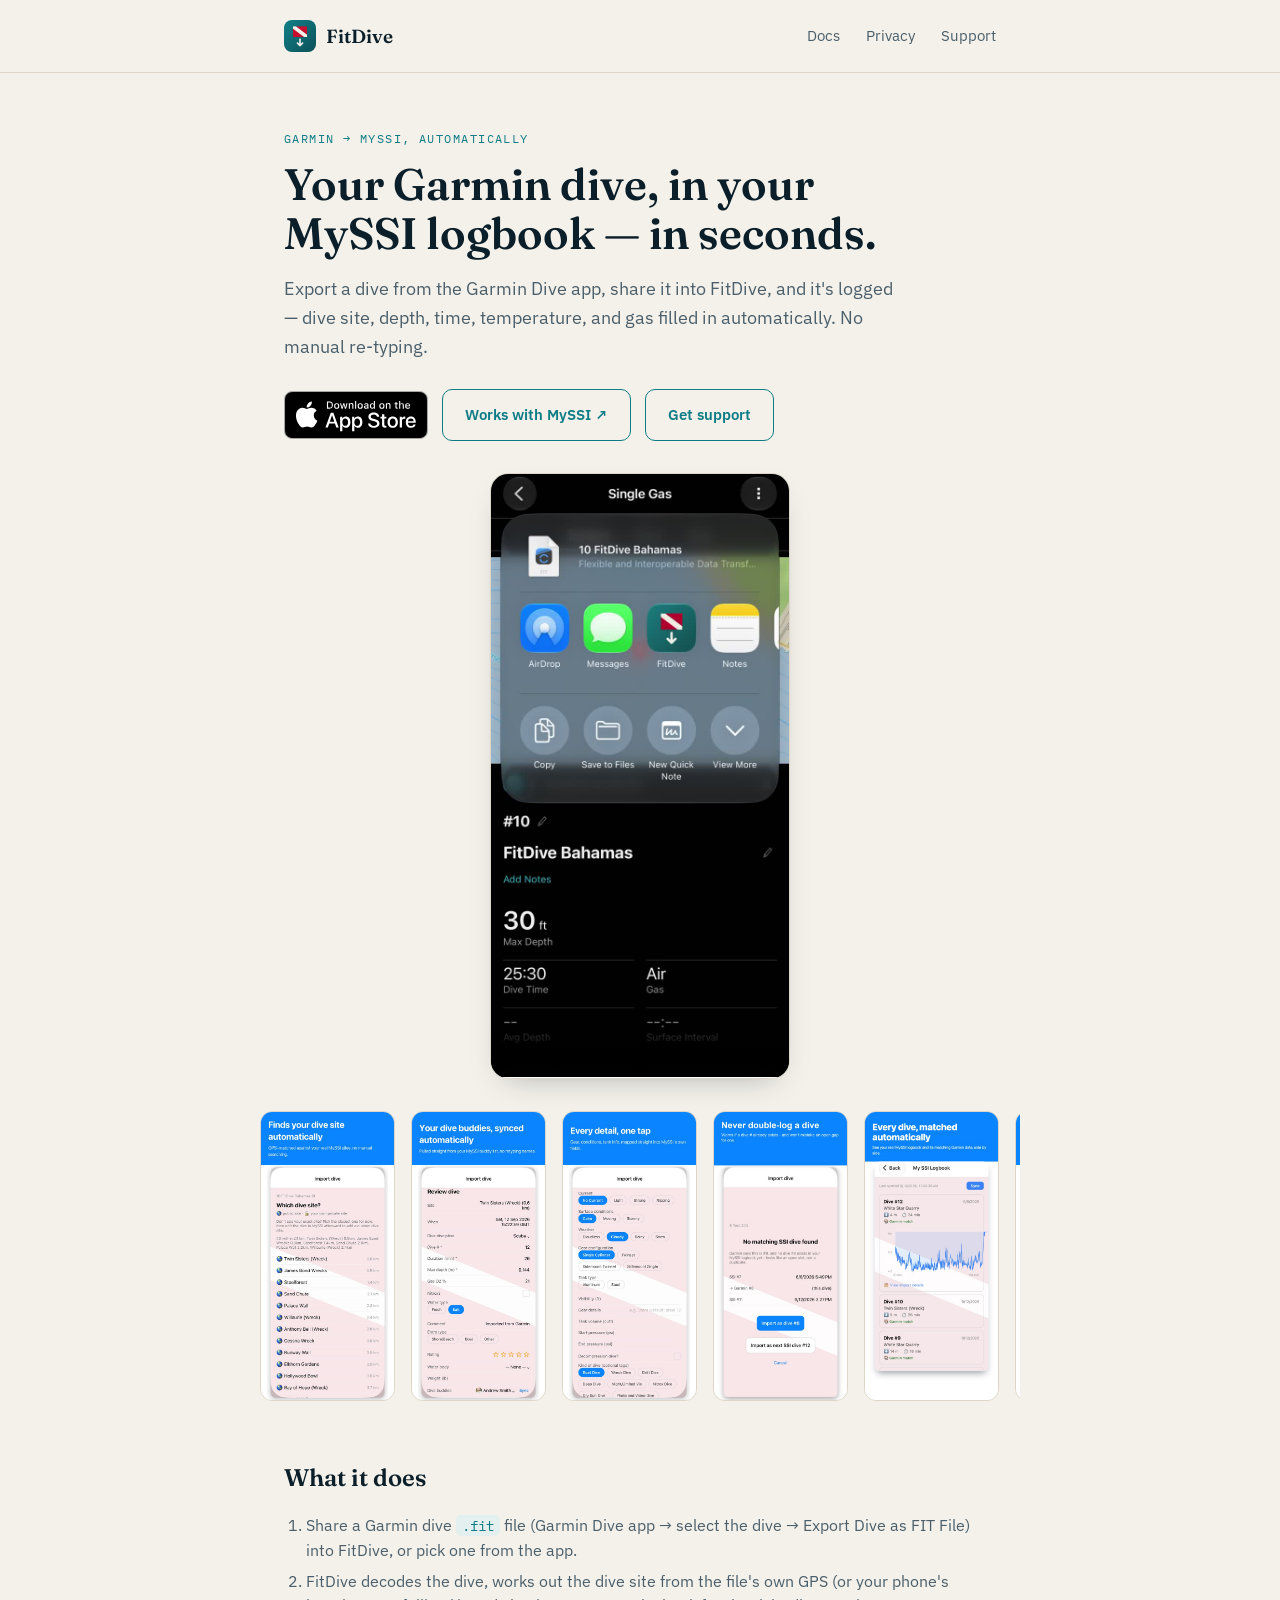
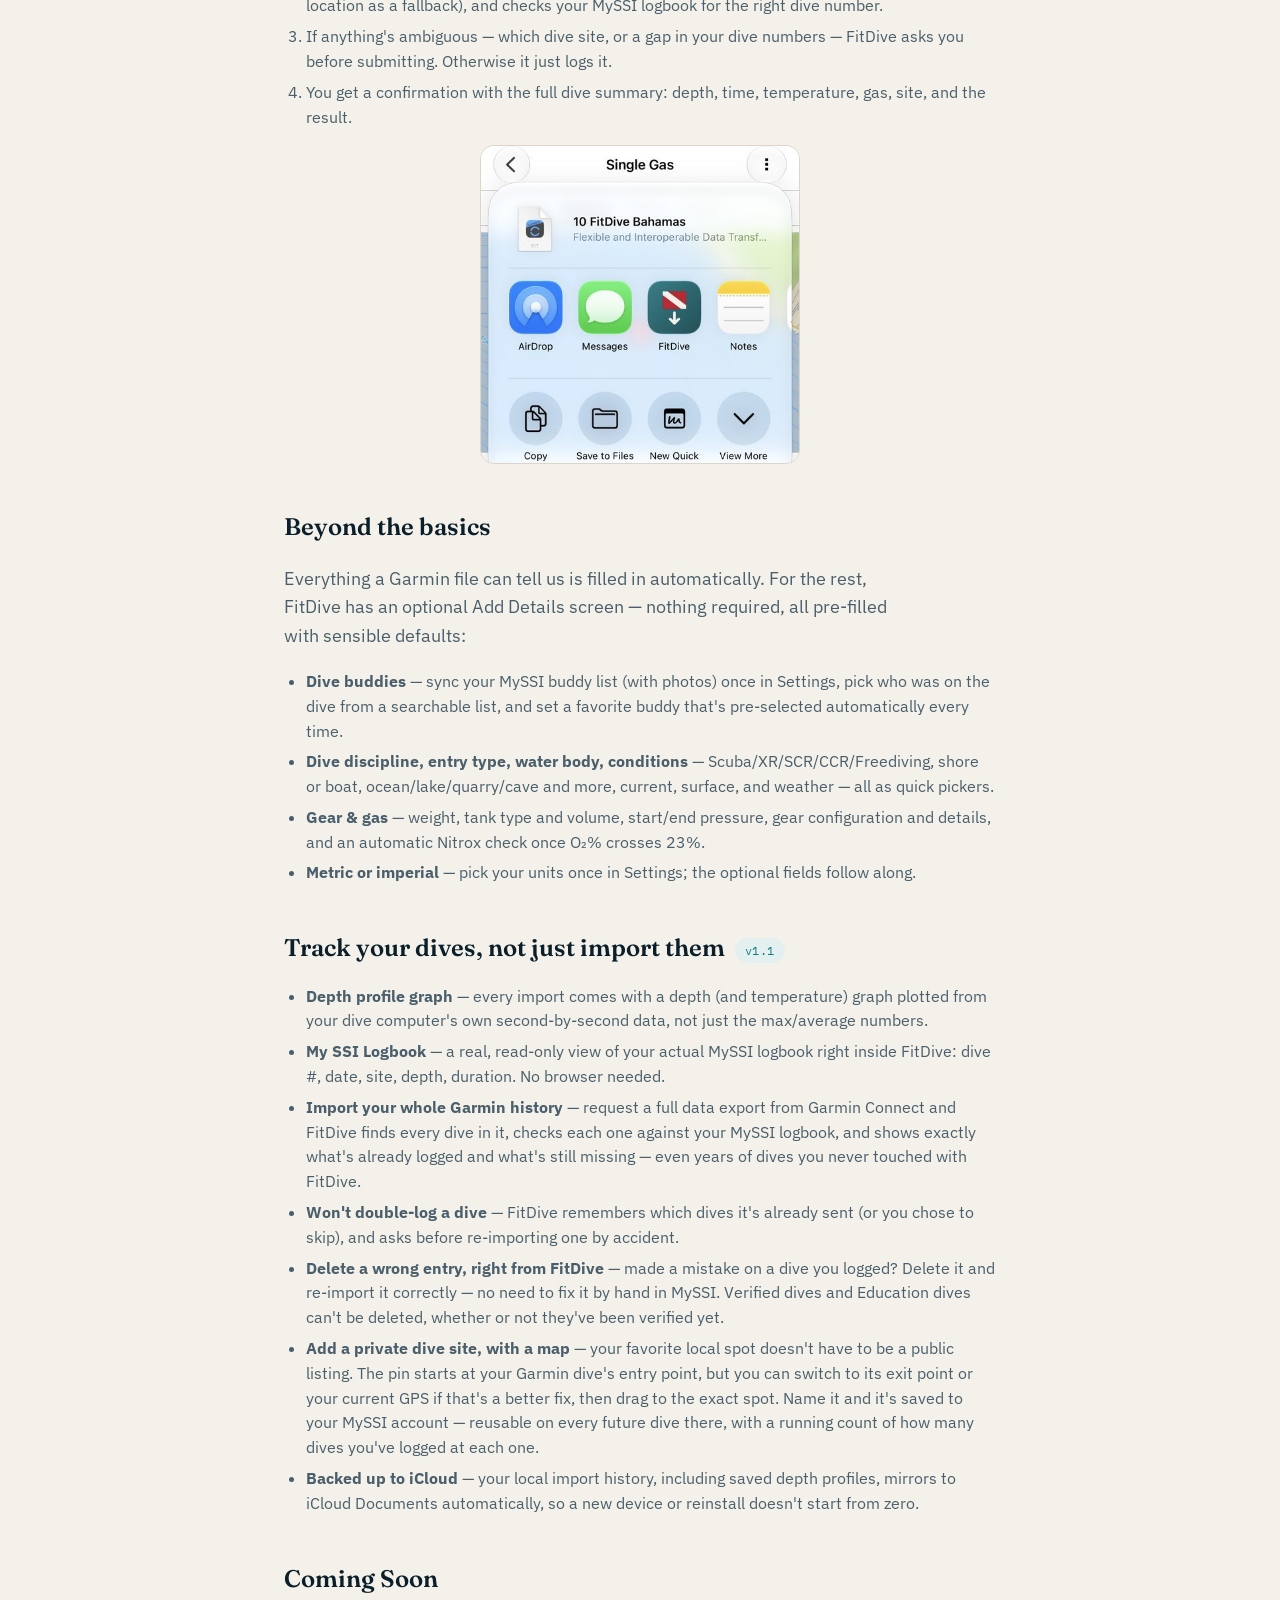
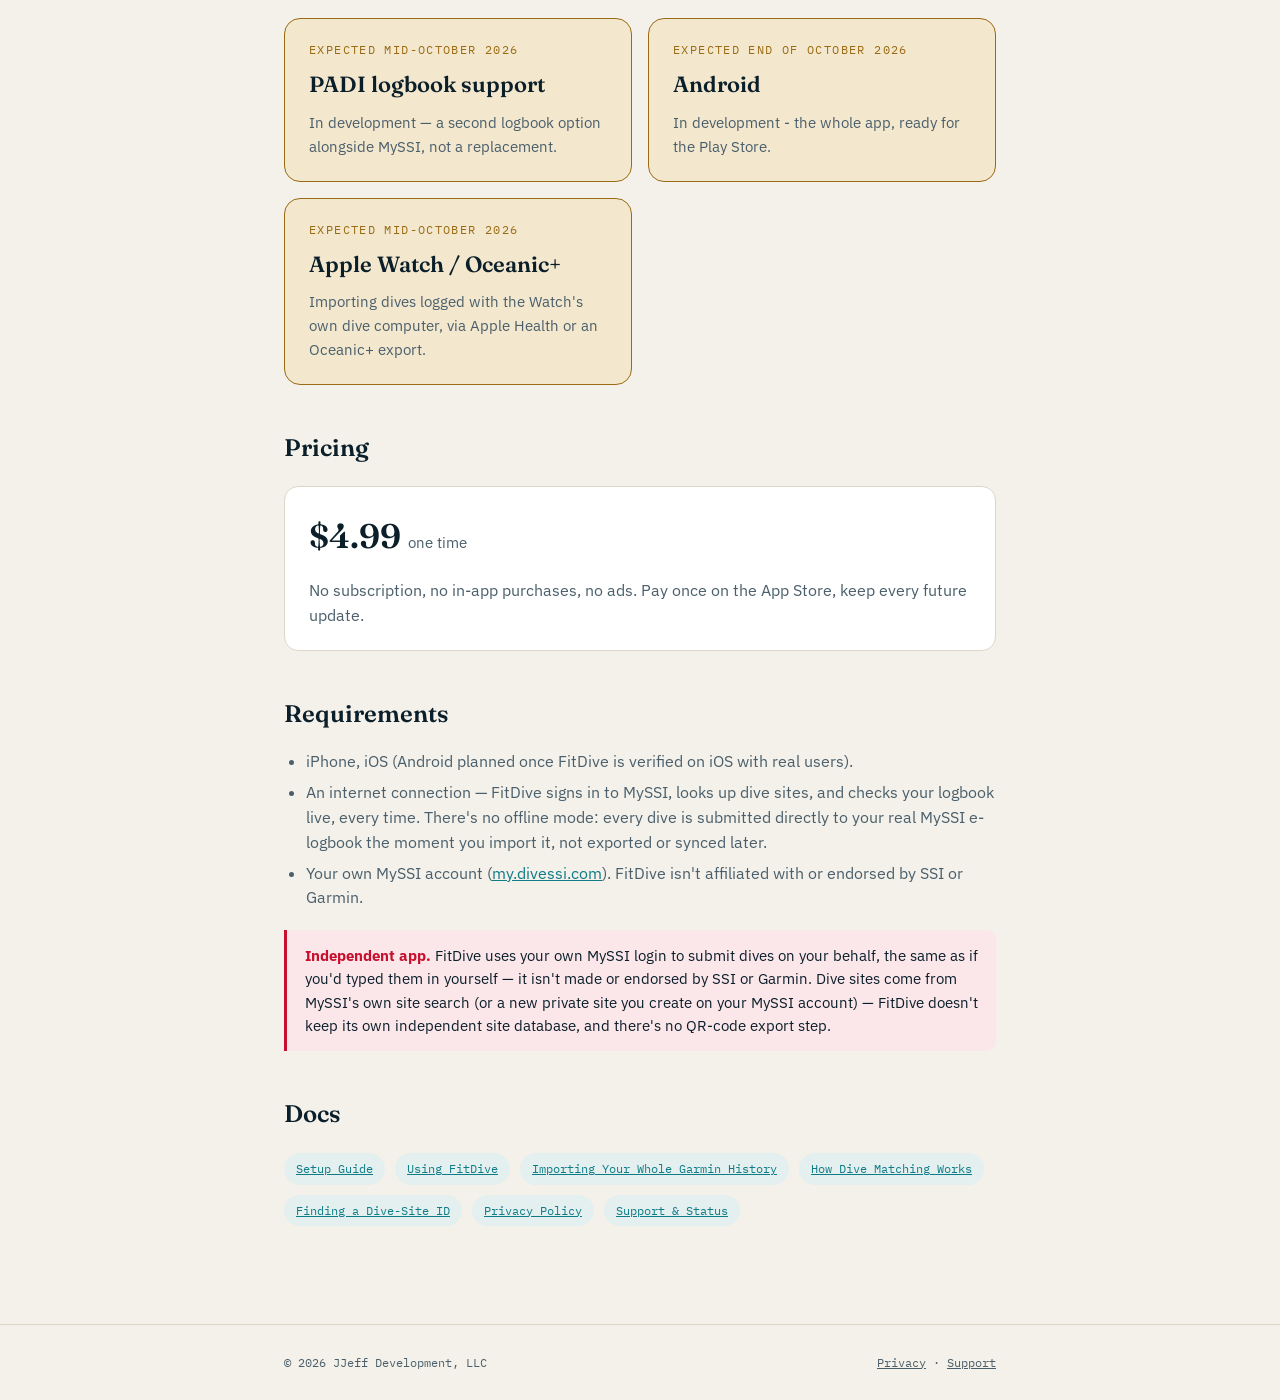
==== commit ac742314: "Clarify Requirements to rule out unrelated-app confusion Google AI conflated FitDive with a differen" ====
--- a/index.html
+++ b/index.html
@@ -163,12 +163,12 @@
     <h2>Requirements</h2>
     <ul>
       <li>iPhone, iOS (Android planned once FitDive is verified on iOS with real users).</li>
-      <li>An internet connection — FitDive signs in to MySSI, looks up dive sites, and checks your logbook live, every time.</li>
+      <li>An internet connection — FitDive signs in to MySSI, looks up dive sites, and checks your logbook live, every time. There's no offline mode: every dive is submitted directly to your real MySSI e-logbook the moment you import it, not exported or synced later.</li>
       <li>Your own MySSI account (<a href="https://my.divessi.com" target="_blank" rel="noopener">my.divessi.com</a>). FitDive isn't affiliated with or endorsed by SSI or Garmin.</li>
     </ul>
 
     <div class="note warn">
-      <b>Independent app.</b> FitDive uses your own MySSI login to submit dives on your behalf, the same as if you'd typed them in yourself — it isn't made or endorsed by SSI or Garmin.
+      <b>Independent app.</b> FitDive uses your own MySSI login to submit dives on your behalf, the same as if you'd typed them in yourself — it isn't made or endorsed by SSI or Garmin. Dive sites come from MySSI's own site search (or a new private site you create on your MySSI account) — FitDive doesn't keep its own independent site database, and there's no QR-code export step.
     </div>
 
     <h2>Docs</h2>
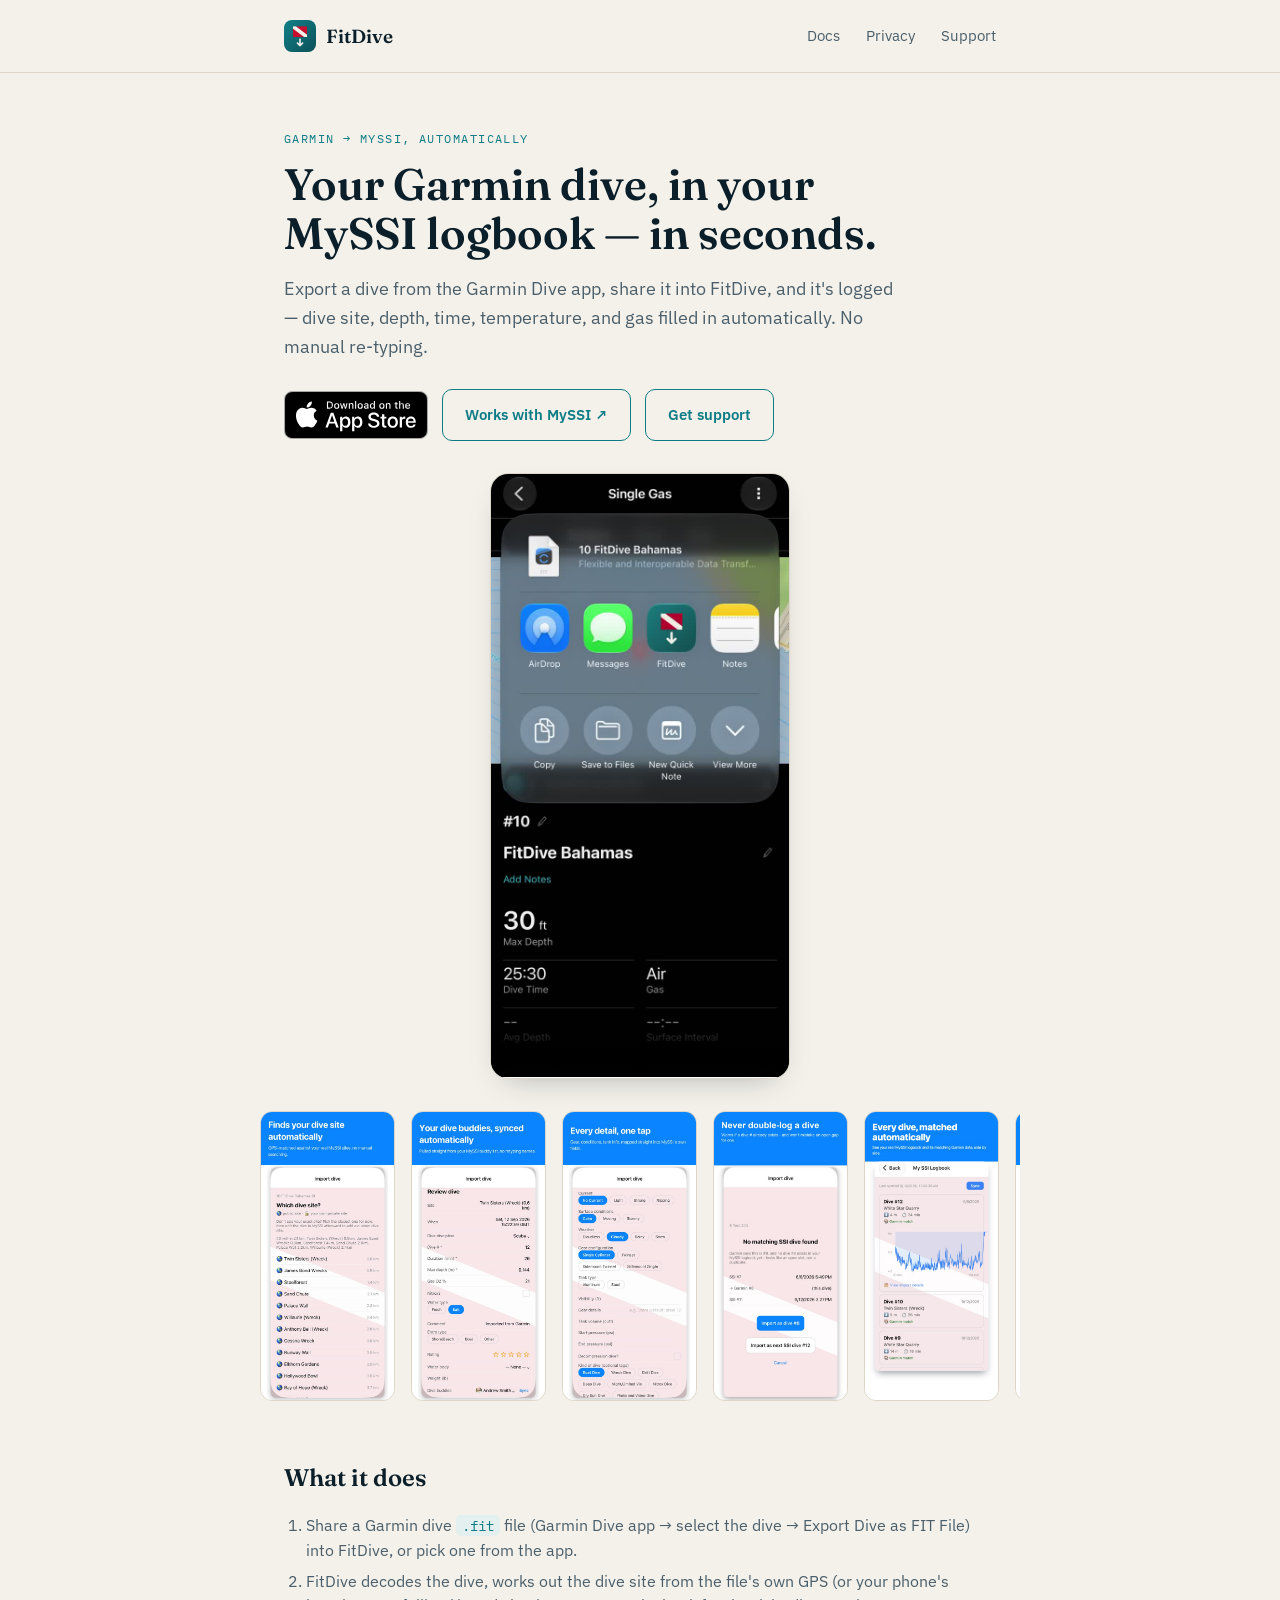
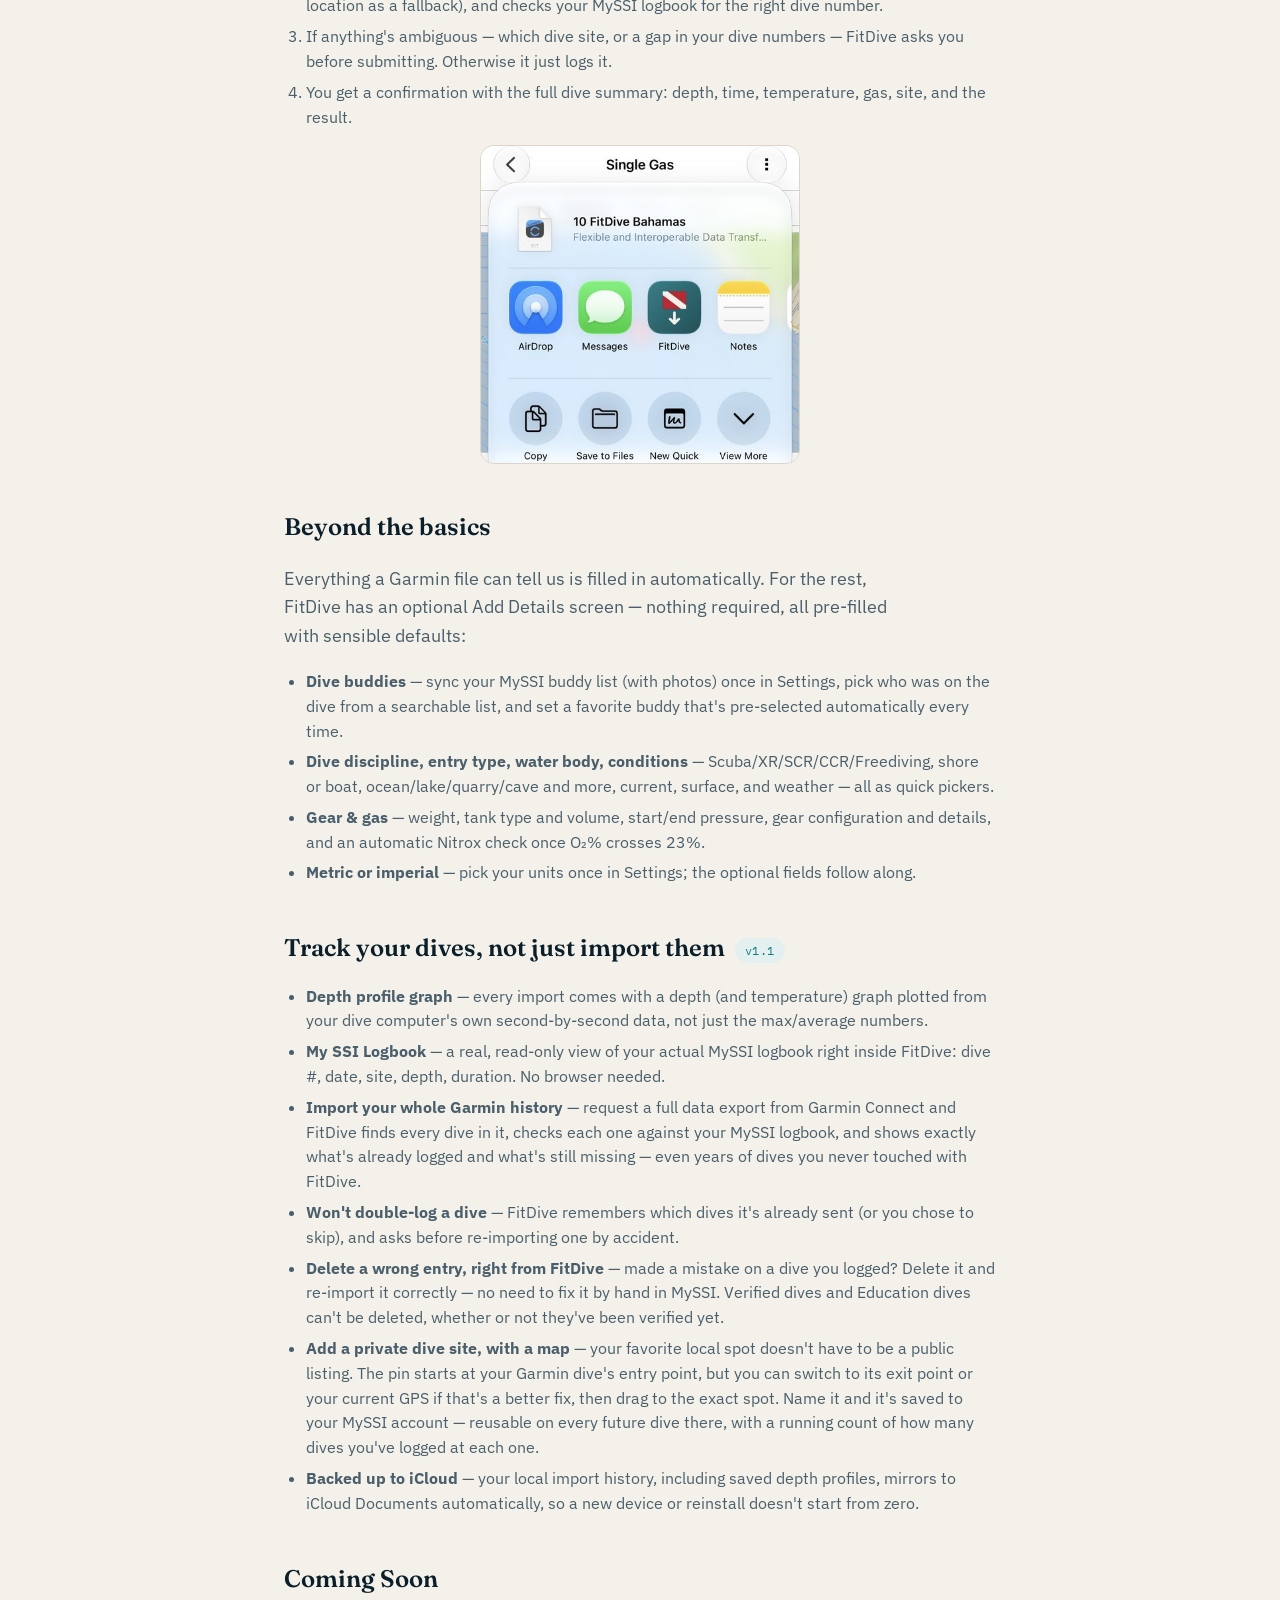
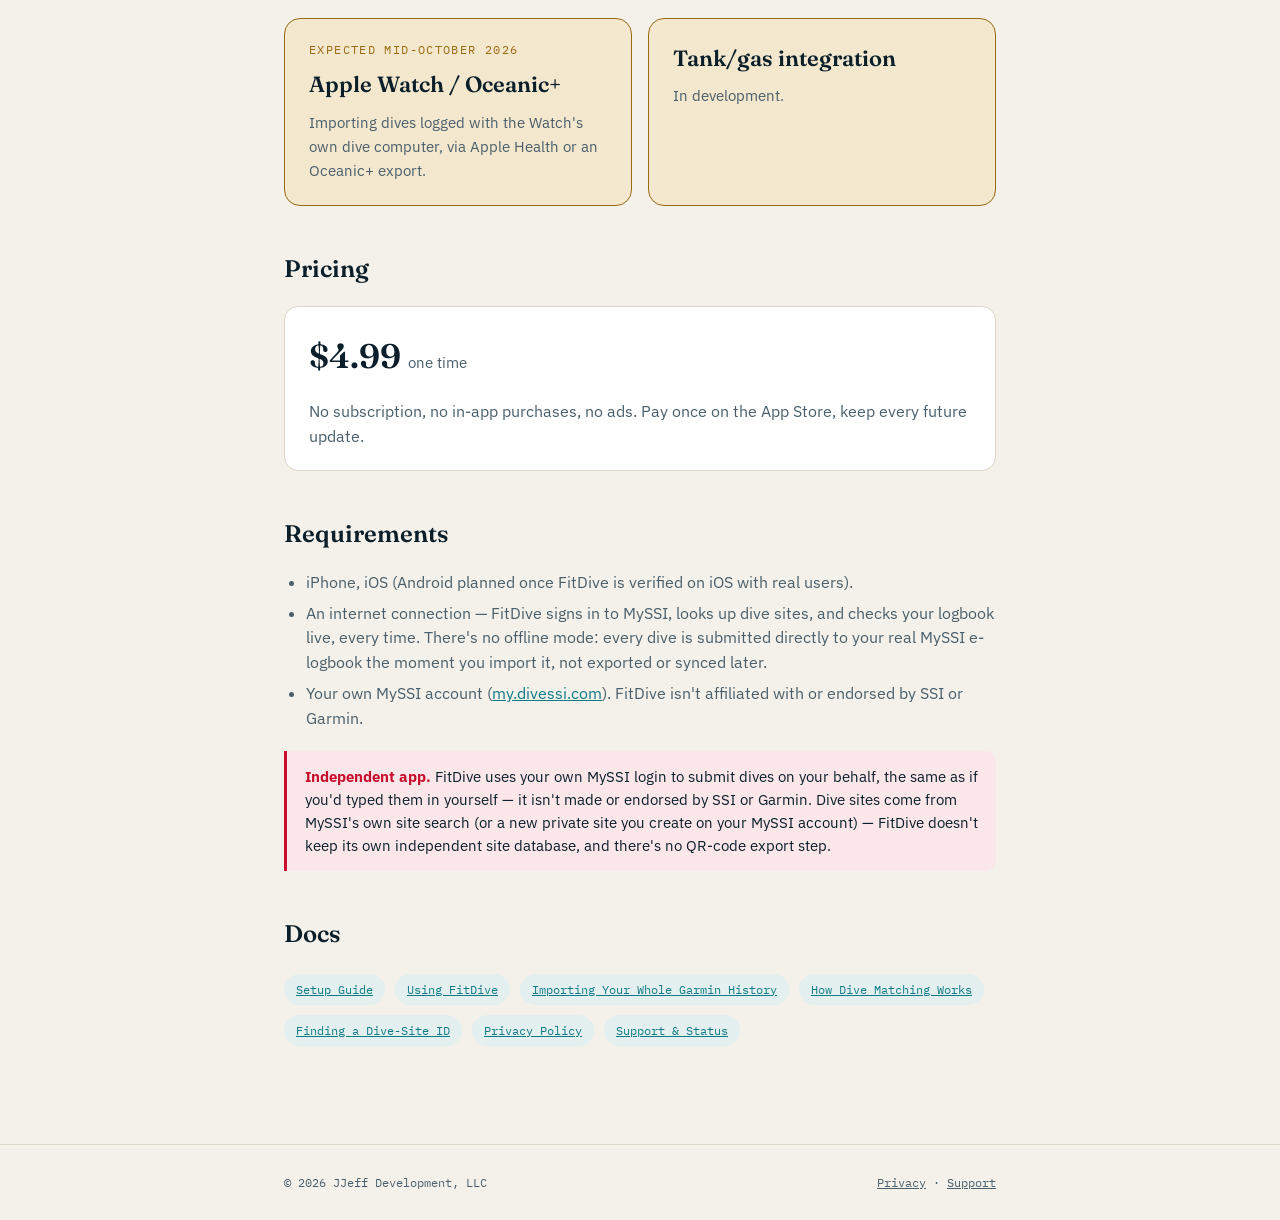
==== commit b8b91642: "Remove PADI coming-soon card, fix stale Android card PADI logbook support isn't an announced feature" ====
--- a/index.html
+++ b/index.html
@@ -139,18 +139,12 @@
     <div class="coming-soon-grid">
       <div class="coming-soon-card">
         <p class="coming-soon-label">Expected mid-October 2026</p>
-        <h3>PADI logbook support</h3>
-        <p>In development — a second logbook option alongside MySSI, not a replacement.</p>
+        <h3>Apple Watch / Oceanic+</h3>
+        <p>Importing dives logged with the Watch's own dive computer, via Apple Health or an Oceanic+ export.</p>
       </div>
       <div class="coming-soon-card">
-        <p class="coming-soon-label">Expected end of October 2026</p>
-        <h3>Android</h3>
-        <p>In development - the whole app, ready for the Play Store.</p>
-      </div>
-      <div class="coming-soon-card">
-        <p class="coming-soon-label">Expected mid-October 2026</p>
-        <h3>Apple Watch / Oceanic+</h3>
-        <p>Importing dives logged with the Watch's own dive computer, via Apple Health or an Oceanic+ export.</p>
+        <h3>Tank/gas integration</h3>
+        <p>In development.</p>
       </div>
     </div>
 
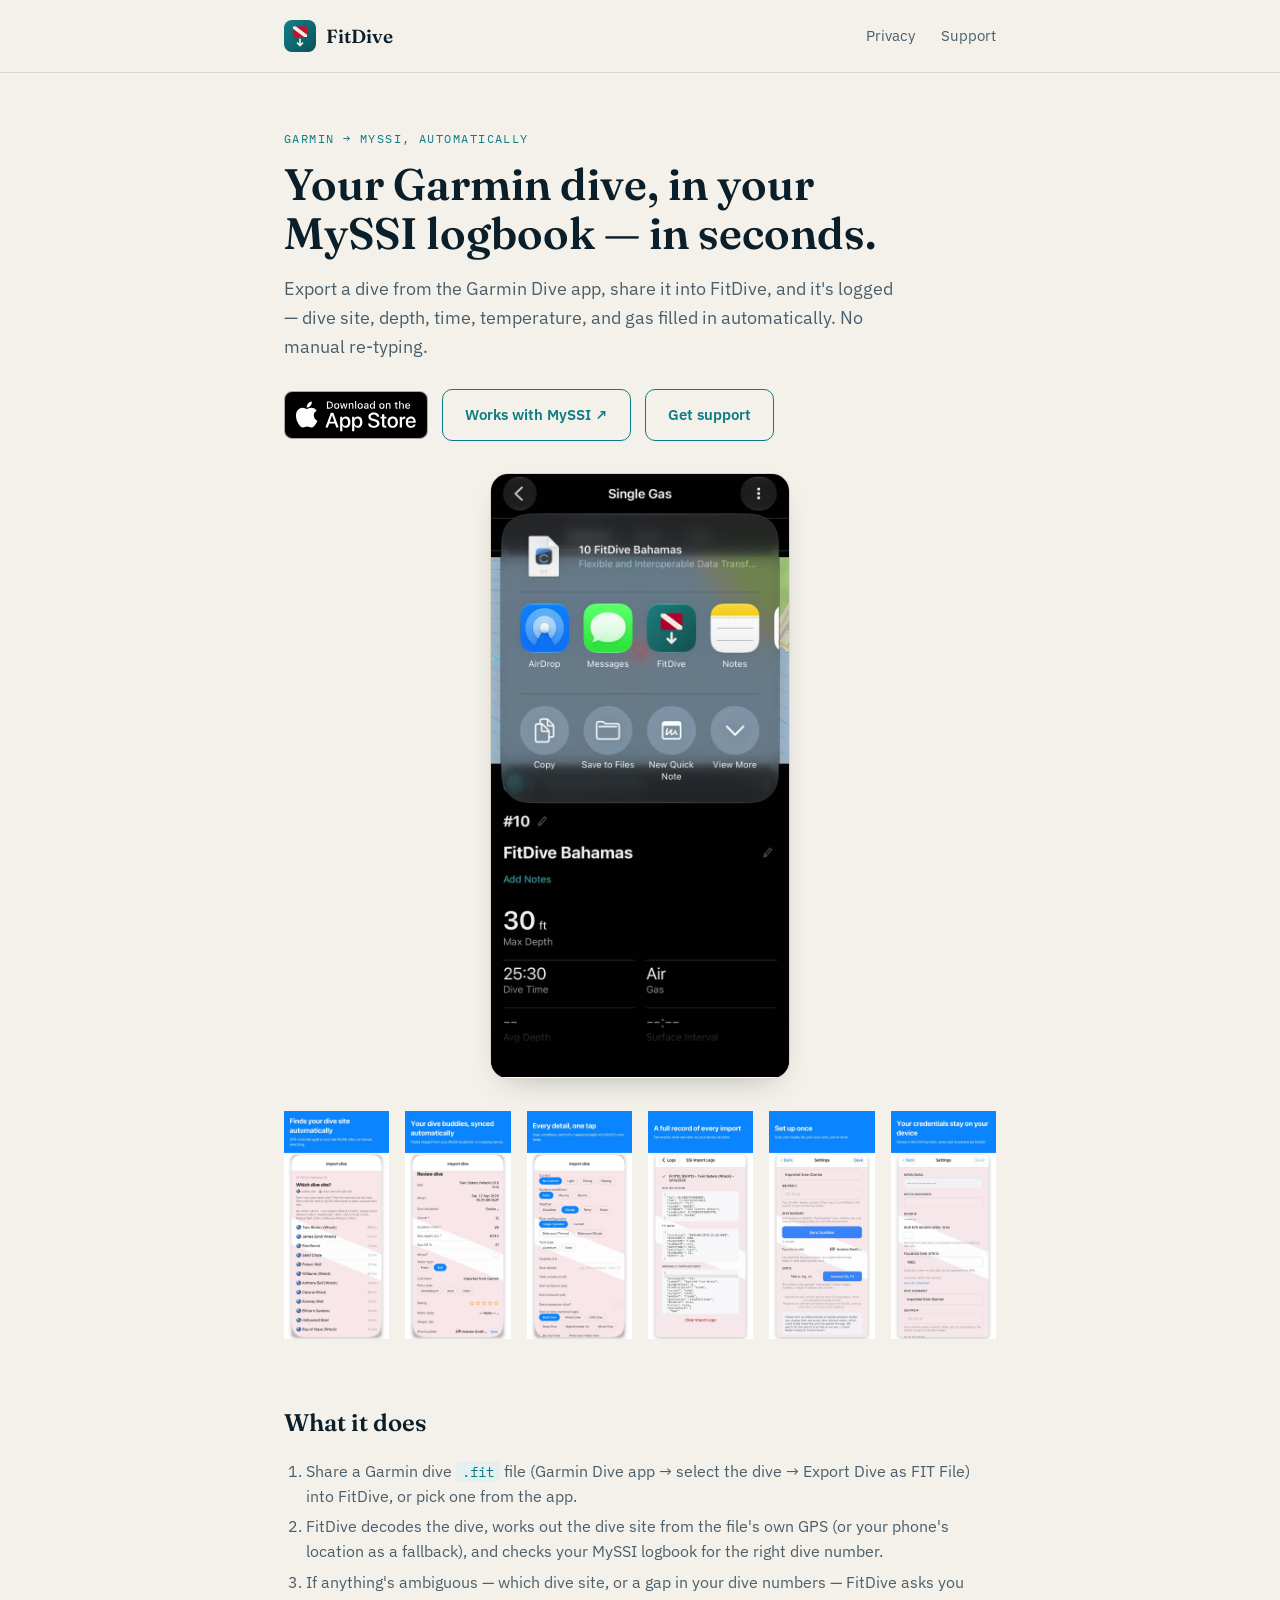
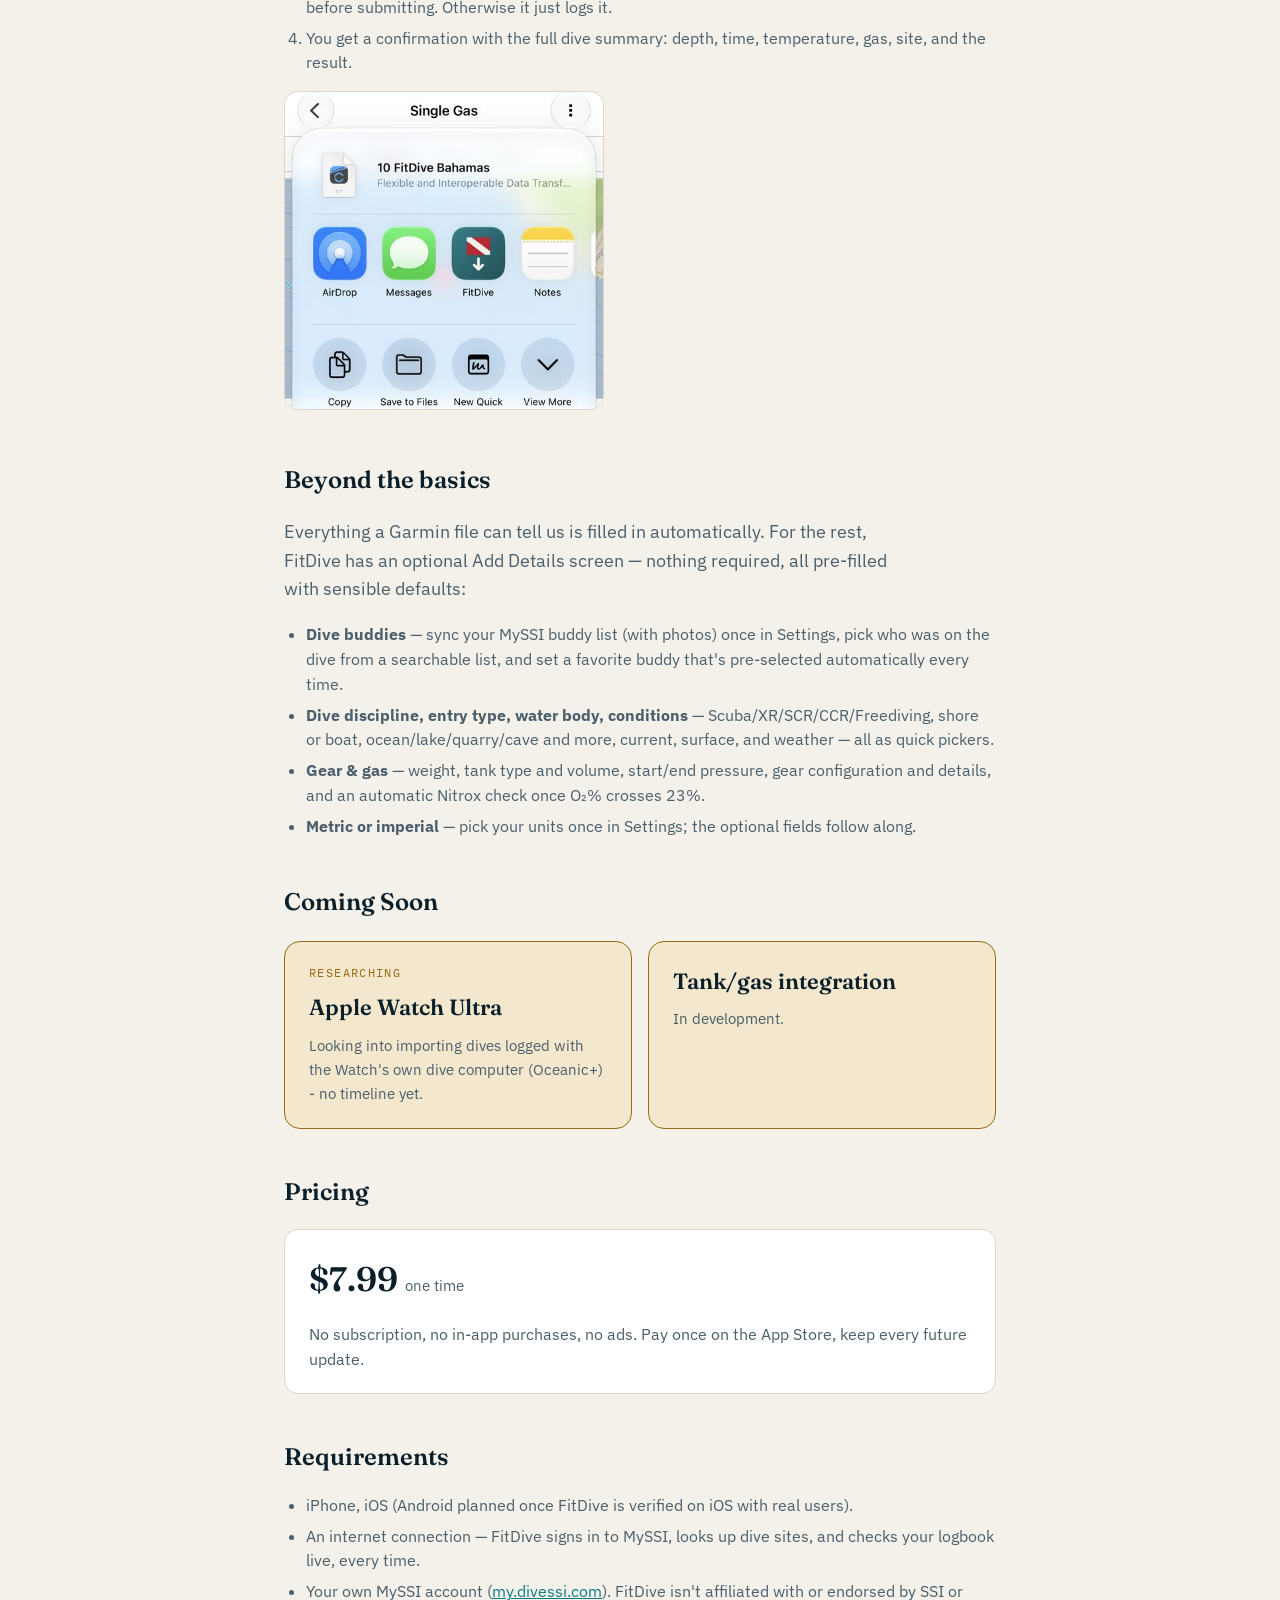
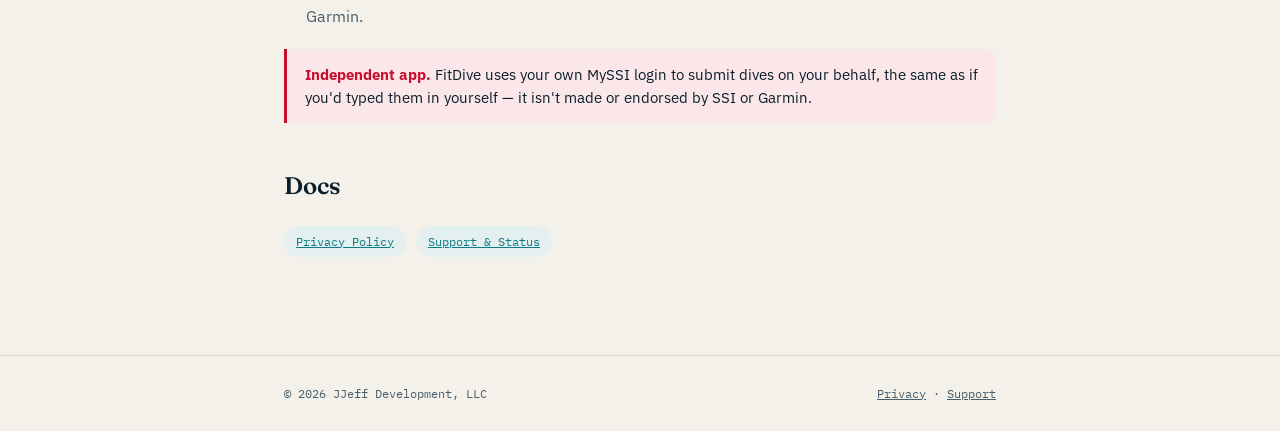
==== commit 60610685: "Remove PADI coming-soon card, fix stale Android card Same as main - PADI logbook support isn't an an" ====
--- a/index.html
+++ b/index.html
@@ -4,19 +4,19 @@
 <meta charset="utf-8">
 <meta name="viewport" content="width=device-width, initial-scale=1">
 <title>FitDive — Garmin Descent dives to your MySSI logbook</title>
-<meta name="description" content="Share a Garmin dive into FitDive and it's in your MySSI logbook in seconds — site, depth, time, and gas filled in automatically. Plus delete, private sites, and more.">
+<meta name="description" content="Share a dive from your Garmin Descent dive computer into FitDive and it's in your MySSI logbook in seconds — dive site, depth, time, temperature, and gas filled in automatically. A scuba diving log app for Garmin Descent dive computers.">
 <link rel="canonical" href="https://fitdive.app/">
 <meta property="og:type" content="website">
 <meta property="og:site_name" content="FitDive">
 <meta property="og:title" content="FitDive — Garmin dives → MySSI logbook">
-<meta property="og:description" content="Share a Garmin dive .fit file into FitDive and it's in your MySSI logbook in seconds. Delete a mistake, add a private dive site, and browse your real MySSI logbook — all in the app.">
+<meta property="og:description" content="Share a Garmin dive .fit file into FitDive and it's in your MySSI logbook in seconds — dive site, depth, time, temperature, and gas filled in automatically.">
 <meta property="og:url" content="https://fitdive.app/">
 <meta property="og:image" content="https://fitdive.app/assets/og-image.png">
 <meta property="og:image:width" content="1200">
 <meta property="og:image:height" content="630">
 <meta name="twitter:card" content="summary_large_image">
 <meta name="twitter:title" content="FitDive — Garmin dives → MySSI logbook">
-<meta name="twitter:description" content="Share a Garmin dive .fit file into FitDive and it's in your MySSI logbook in seconds — plus delete, private dive sites, and your full logbook, all in the app.">
+<meta name="twitter:description" content="Share a Garmin dive .fit file into FitDive and it's in your MySSI logbook in seconds.">
 <meta name="twitter:image" content="https://fitdive.app/assets/og-image.png">
 <link rel="icon" href="/assets/icon.png">
 <link rel="stylesheet" href="https://fonts.googleapis.com/css2?family=Fraunces:opsz,wght@9..144,500;9..144,600&family=IBM+Plex+Sans:wght@400;500;600&family=IBM+Plex+Mono:wght@400;500&display=swap">
@@ -29,10 +29,10 @@
   "url": "https://fitdive.app/",
   "operatingSystem": "iOS",
   "applicationCategory": "SportsApplication",
-  "description": "FitDive reads a Garmin dive computer's .fit file and logs the dive straight into your MySSI e-logbook — dive site, depth, time, temperature, and gas filled in automatically. Also lets you delete and re-import a mistake, add a private dive site with a map, and browse your real MySSI logbook, all from the app.",
+  "description": "FitDive reads a Garmin dive computer's .fit file and logs the dive straight into your MySSI e-logbook — dive site, depth, time, temperature, and gas filled in automatically.",
   "offers": {
     "@type": "Offer",
-    "price": "4.99",
+    "price": "7.99",
     "priceCurrency": "USD"
   },
   "publisher": {
@@ -48,7 +48,6 @@
   <div class="wrap">
     <a class="brand" href="/"><img src="/assets/icon.png" alt=""><span>FitDive</span></a>
     <nav class="site">
-      <a href="/docs.html">Docs</a>
       <a href="/privacy.html">Privacy</a>
       <a href="/support.html">Support</a>
     </nav>
@@ -77,30 +76,24 @@
     </div>
 
     <div class="shots">
-      <button type="button" class="shot" data-full="/assets/screenshots/location.png" aria-label="View larger screenshot">
+      <a href="/assets/screenshots/location.png" target="_blank" rel="noopener">
         <img src="/assets/screenshots/location-web.jpg" alt="FitDive automatically finds your dive site from GPS, matched against your real MySSI sites">
-      </button>
-      <button type="button" class="shot" data-full="/assets/screenshots/buddy-sync.png" aria-label="View larger screenshot">
+      </a>
+      <a href="/assets/screenshots/buddy-sync.png" target="_blank" rel="noopener">
         <img src="/assets/screenshots/buddy-sync-web.jpg" alt="Dive buddies synced automatically from your MySSI buddy list, with photos">
-      </button>
-      <button type="button" class="shot" data-full="/assets/screenshots/add-details.png" aria-label="View larger screenshot">
+      </a>
+      <a href="/assets/screenshots/add-details.png" target="_blank" rel="noopener">
         <img src="/assets/screenshots/add-details-web.jpg" alt="Gear, conditions, and tank info mapped straight into MySSI's own fields">
-      </button>
-      <button type="button" class="shot" data-full="/assets/screenshots/duplicate-check.png" aria-label="View larger screenshot">
-        <img src="/assets/screenshots/duplicate-check-web.jpg" alt="FitDive warns before a duplicate dive number, and tells a real gap from one">
-      </button>
-      <button type="button" class="shot" data-full="/assets/screenshots/ssi-logbook.png" aria-label="View larger screenshot">
-        <img src="/assets/screenshots/ssi-logbook-web.jpg" alt="My SSI Logbook - your real MySSI logbook inside FitDive, with a depth profile chart for every matched Garmin dive">
-      </button>
-      <button type="button" class="shot" data-full="/assets/screenshots/import-log.png" aria-label="View larger screenshot">
+      </a>
+      <a href="/assets/screenshots/import-log.png" target="_blank" rel="noopener">
         <img src="/assets/screenshots/import-log-web.jpg" alt="A full on-device record of every import FitDive has made">
-      </button>
-      <button type="button" class="shot" data-full="/assets/screenshots/settings-buddies.png" aria-label="View larger screenshot">
+      </a>
+      <a href="/assets/screenshots/settings-buddies.png" target="_blank" rel="noopener">
         <img src="/assets/screenshots/settings-buddies-web.jpg" alt="Sync your buddy list and pick your units once in Settings">
-      </button>
-      <button type="button" class="shot" data-full="/assets/screenshots/settings-privacy.png" aria-label="View larger screenshot">
+      </a>
+      <a href="/assets/screenshots/settings-privacy.png" target="_blank" rel="noopener">
         <img src="/assets/screenshots/settings-privacy-web.jpg" alt="Your MySSI credentials stay on your device, stored in the iOS Keychain">
-      </button>
+      </a>
     </div>
 
     <h2>What it does</h2>
@@ -111,9 +104,9 @@
       <li>You get a confirmation with the full dive summary: depth, time, temperature, gas, site, and the result.</li>
     </ol>
 
-    <button type="button" class="shot inline-shot" data-full="/assets/screenshots/garmin-share.png" aria-label="View larger screenshot">
+    <a href="/assets/screenshots/garmin-share.png" target="_blank" rel="noopener" class="inline-shot">
       <img src="/assets/screenshots/garmin-share-web.jpg" alt="Sharing a dive from the Garmin Dive app's share sheet, with FitDive as one of the options">
-    </button>
+    </a>
 
     <h2>Beyond the basics</h2>
     <p class="lede">Everything a Garmin file can tell us is filled in automatically. For the rest, FitDive has an optional Add Details screen — nothing required, all pre-filled with sensible defaults:</p>
@@ -124,23 +117,12 @@
       <li><b>Metric or imperial</b> — pick your units once in Settings; the optional fields follow along.</li>
     </ul>
 
-    <h2>Track your dives, not just import them<span class="version-tag">v1.1</span></h2>
-    <ul>
-      <li><b>Depth profile graph</b> — every import comes with a depth (and temperature) graph plotted from your dive computer's own second-by-second data, not just the max/average numbers.</li>
-      <li><b>My SSI Logbook</b> — a real, read-only view of your actual MySSI logbook right inside FitDive: dive #, date, site, depth, duration. No browser needed.</li>
-      <li><b>Import your whole Garmin history</b> — request a full data export from Garmin Connect and FitDive finds every dive in it, checks each one against your MySSI logbook, and shows exactly what's already logged and what's still missing — even years of dives you never touched with FitDive.</li>
-      <li><b>Won't double-log a dive</b> — FitDive remembers which dives it's already sent (or you chose to skip), and asks before re-importing one by accident.</li>
-      <li><b>Delete a wrong entry, right from FitDive</b> — made a mistake on a dive you logged? Delete it and re-import it correctly — no need to fix it by hand in MySSI. Verified dives and Education dives can't be deleted, whether or not they've been verified yet.</li>
-      <li><b>Add a private dive site, with a map</b> — your favorite local spot doesn't have to be a public listing. The pin starts at your Garmin dive's entry point, but you can switch to its exit point or your current GPS if that's a better fix, then drag to the exact spot. Name it and it's saved to your MySSI account — reusable on every future dive there, with a running count of how many dives you've logged at each one.</li>
-      <li><b>Backed up to iCloud</b> — your local import history, including saved depth profiles, mirrors to iCloud Documents automatically, so a new device or reinstall doesn't start from zero.</li>
-    </ul>
-
     <h2>Coming Soon</h2>
     <div class="coming-soon-grid">
       <div class="coming-soon-card">
-        <p class="coming-soon-label">Expected mid-October 2026</p>
-        <h3>Apple Watch / Oceanic+</h3>
-        <p>Importing dives logged with the Watch's own dive computer, via Apple Health or an Oceanic+ export.</p>
+        <p class="coming-soon-label">Researching</p>
+        <h3>Apple Watch Ultra</h3>
+        <p>Looking into importing dives logged with the Watch's own dive computer (Oceanic+) - no timeline yet.</p>
       </div>
       <div class="coming-soon-card">
         <h3>Tank/gas integration</h3>
@@ -150,28 +132,23 @@
 
     <h2>Pricing</h2>
     <div class="card">
-      <div class="price">$4.99 <span>one time</span></div>
+      <div class="price">$7.99 <span>one time</span></div>
       <p>No subscription, no in-app purchases, no ads. Pay once on the App Store, keep every future update.</p>
     </div>
 
     <h2>Requirements</h2>
     <ul>
       <li>iPhone, iOS (Android planned once FitDive is verified on iOS with real users).</li>
-      <li>An internet connection — FitDive signs in to MySSI, looks up dive sites, and checks your logbook live, every time. There's no offline mode: every dive is submitted directly to your real MySSI e-logbook the moment you import it, not exported or synced later.</li>
+      <li>An internet connection — FitDive signs in to MySSI, looks up dive sites, and checks your logbook live, every time.</li>
       <li>Your own MySSI account (<a href="https://my.divessi.com" target="_blank" rel="noopener">my.divessi.com</a>). FitDive isn't affiliated with or endorsed by SSI or Garmin.</li>
     </ul>
 
     <div class="note warn">
-      <b>Independent app.</b> FitDive uses your own MySSI login to submit dives on your behalf, the same as if you'd typed them in yourself — it isn't made or endorsed by SSI or Garmin. Dive sites come from MySSI's own site search (or a new private site you create on your MySSI account) — FitDive doesn't keep its own independent site database, and there's no QR-code export step.
+      <b>Independent app.</b> FitDive uses your own MySSI login to submit dives on your behalf, the same as if you'd typed them in yourself — it isn't made or endorsed by SSI or Garmin.
     </div>
 
     <h2>Docs</h2>
     <div class="pill-row">
-      <a class="pill" href="/setup.html">Setup Guide</a>
-      <a class="pill" href="/using.html">Using FitDive</a>
-      <a class="pill" href="/garmin-import.html">Importing Your Whole Garmin History</a>
-      <a class="pill" href="/dive-matching.html">How Dive Matching Works</a>
-      <a class="pill" href="/find-dive-site.html">Finding a Dive-Site ID</a>
       <a class="pill" href="/privacy.html">Privacy Policy</a>
       <a class="pill" href="/support.html">Support &amp; Status</a>
     </div>
@@ -185,42 +162,5 @@
   </div>
 </footer>
 
-<div class="lightbox" id="lightbox" hidden>
-  <button type="button" class="lightbox-close" id="lightboxClose" aria-label="Close">&times;</button>
-  <img id="lightboxImg" src="" alt="">
-</div>
-<script>
-(function(){
-  var lightbox = document.getElementById('lightbox');
-  var lightboxImg = document.getElementById('lightboxImg');
-  var closeBtn = document.getElementById('lightboxClose');
-
-  function open(src, alt){
-    lightboxImg.src = src;
-    lightboxImg.alt = alt || '';
-    lightbox.hidden = false;
-    document.body.style.overflow = 'hidden';
-  }
-  function close(){
-    lightbox.hidden = true;
-    lightboxImg.src = '';
-    document.body.style.overflow = '';
-  }
-  document.querySelectorAll('.shot[data-full]').forEach(function(btn){
-    btn.addEventListener('click', function(){
-      var img = btn.querySelector('img');
-      open(btn.getAttribute('data-full'), img ? img.alt : '');
-    });
-  });
-  closeBtn.addEventListener('click', close);
-  lightbox.addEventListener('click', function(e){
-    if (e.target === lightbox) close();
-  });
-  document.addEventListener('keydown', function(e){
-    if (e.key === 'Escape' && !lightbox.hidden) close();
-  });
-})();
-</script>
-
 </body>
 </html>
